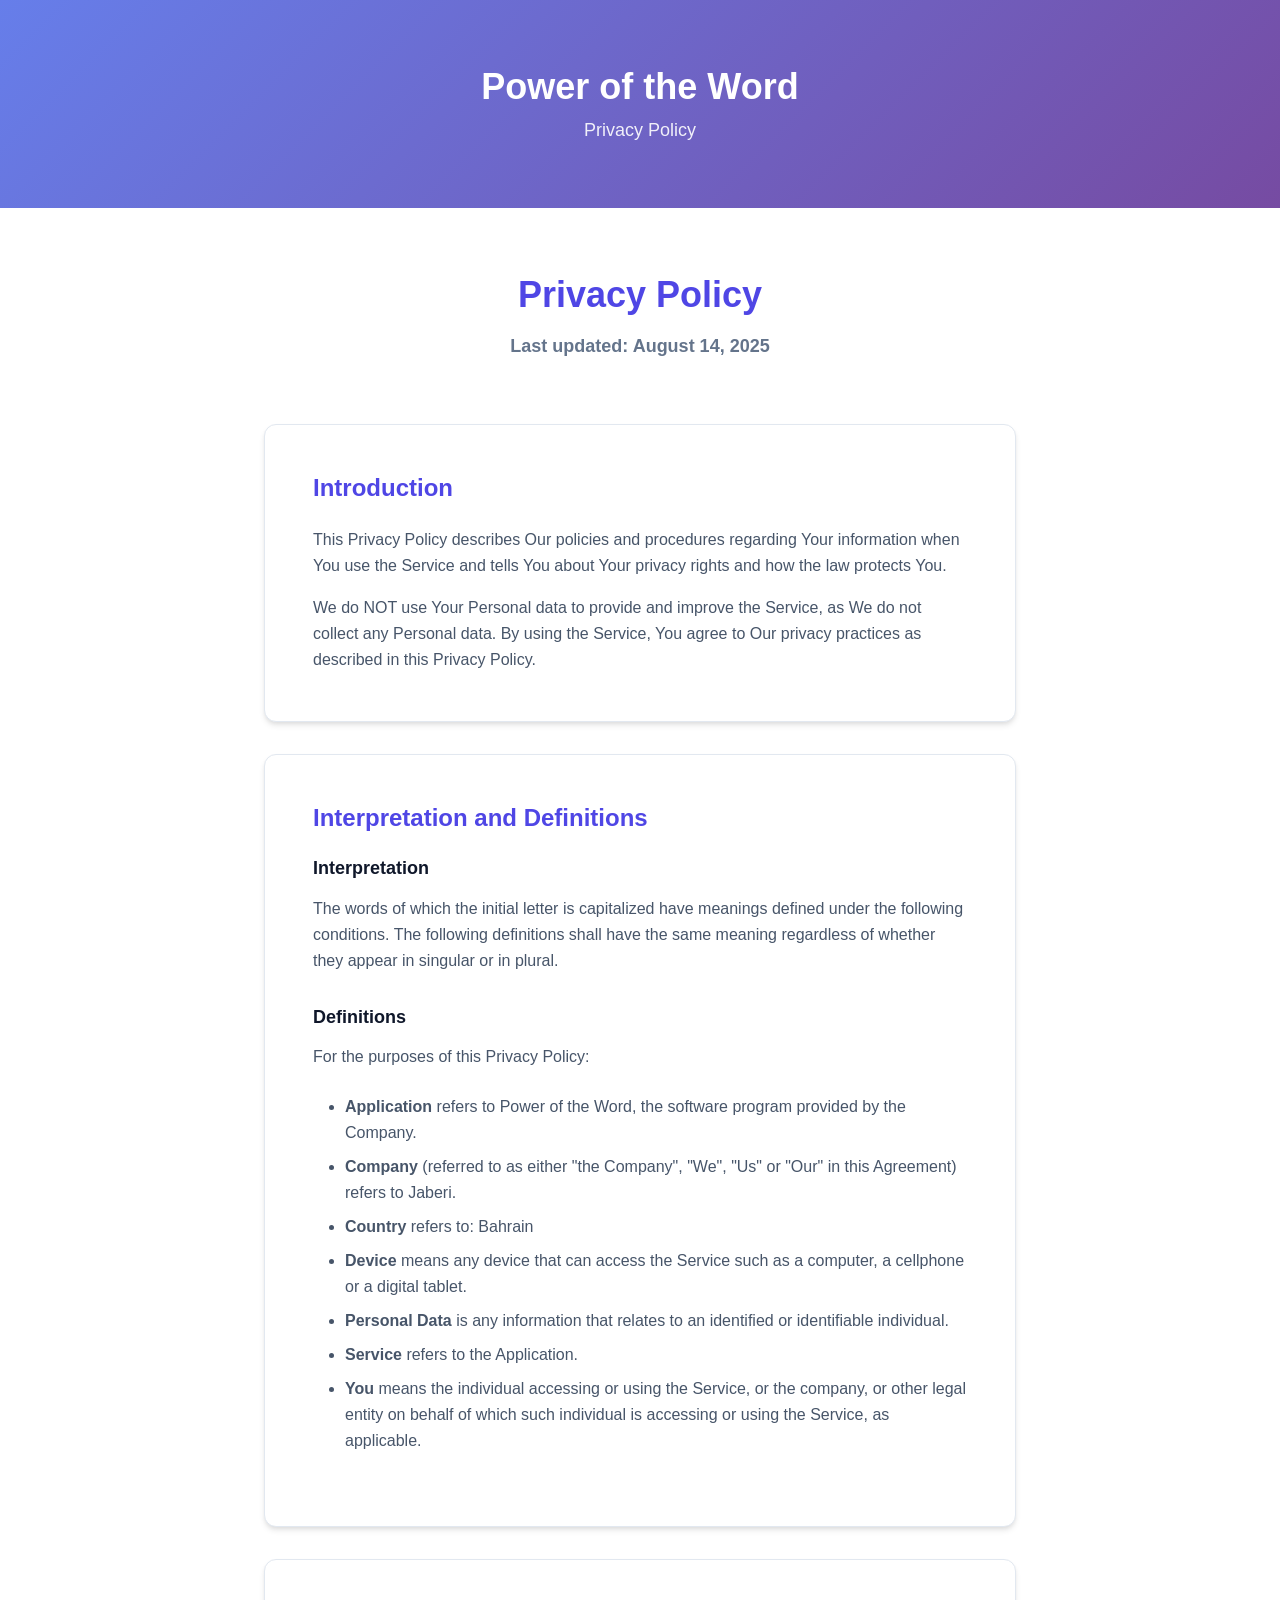
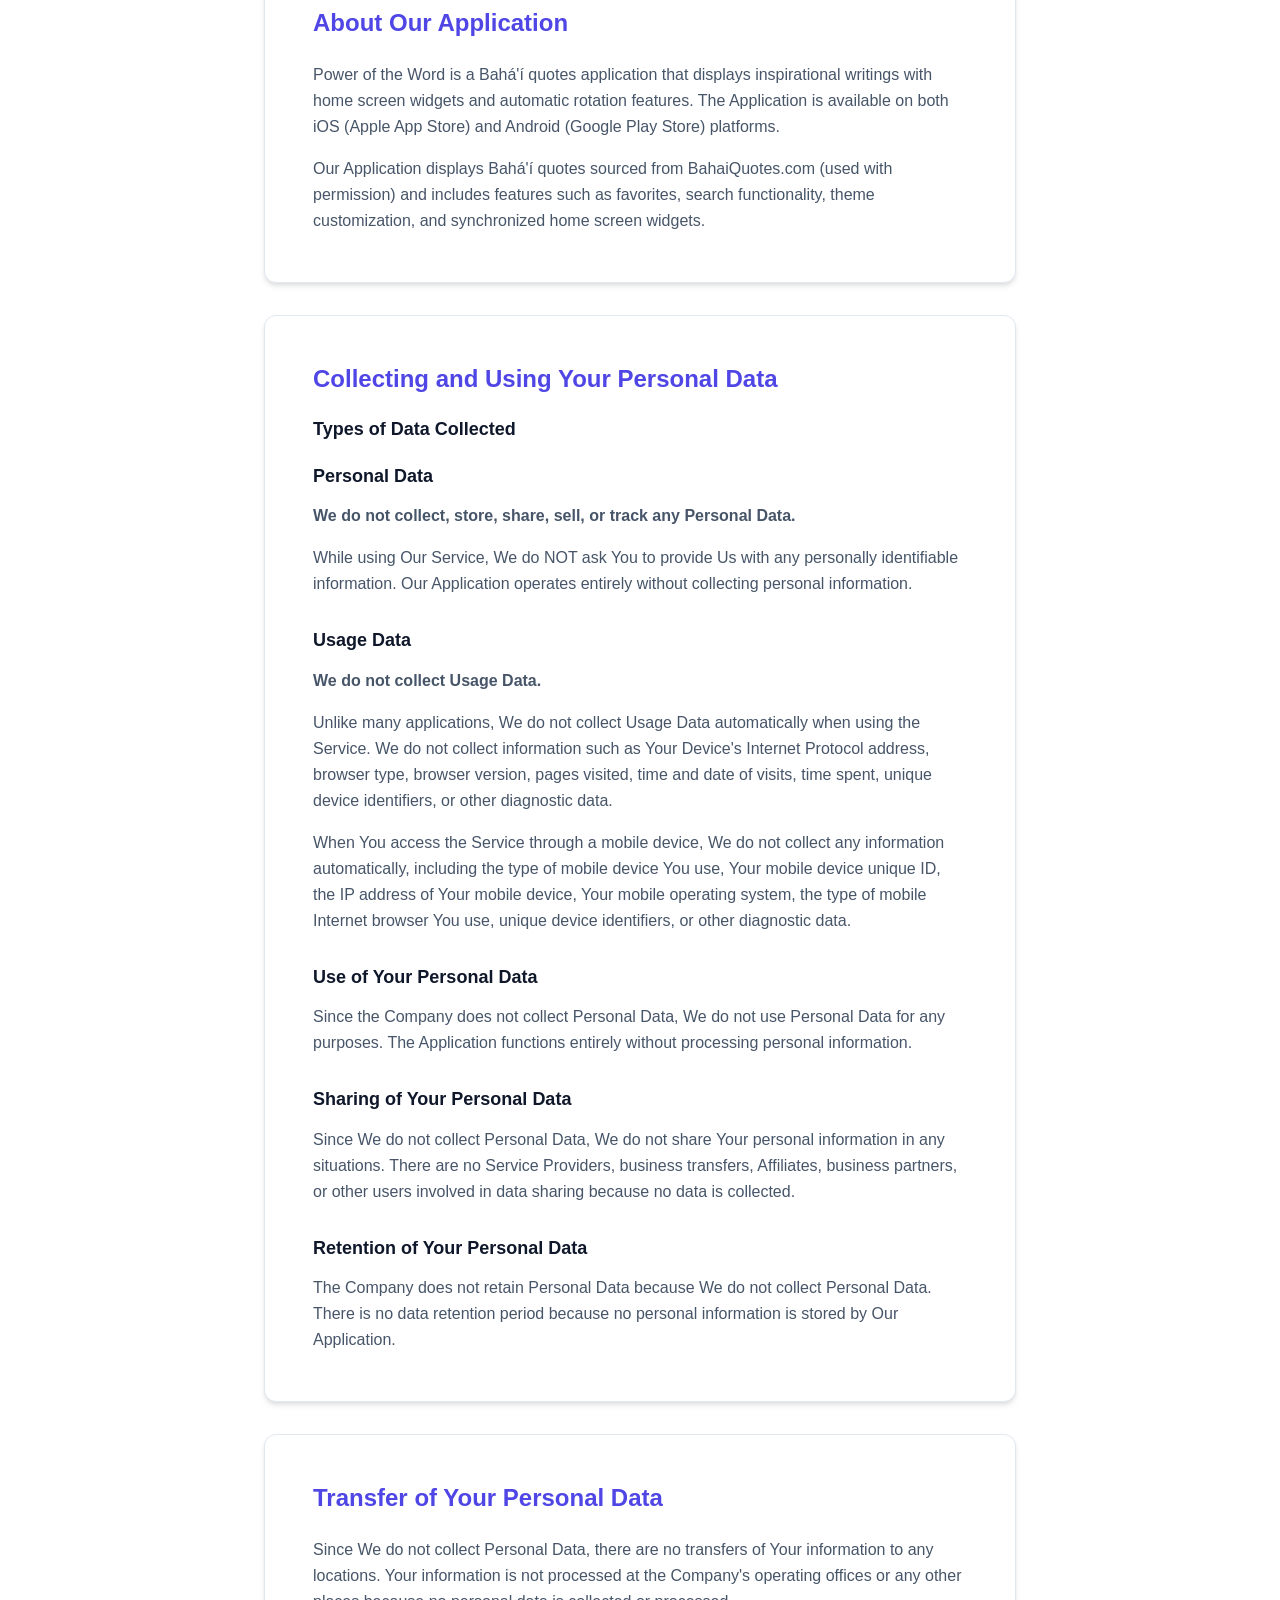
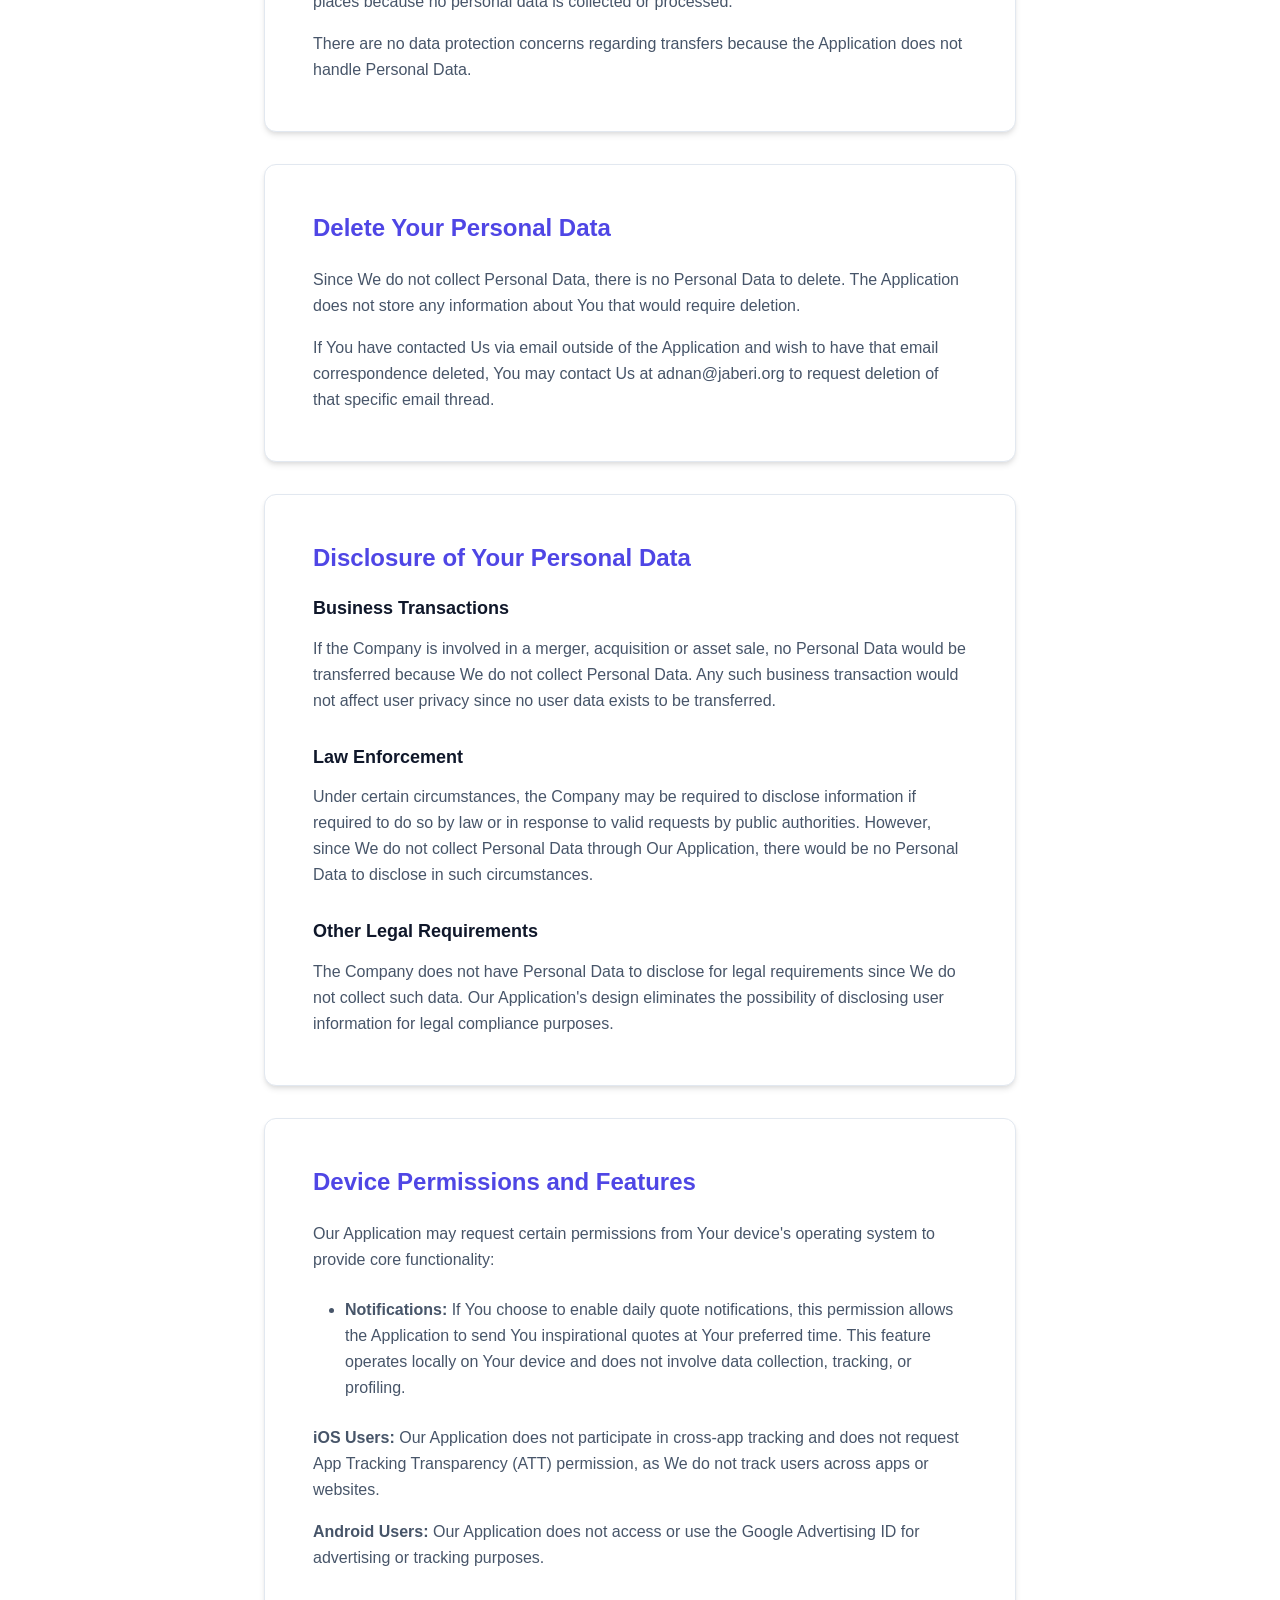
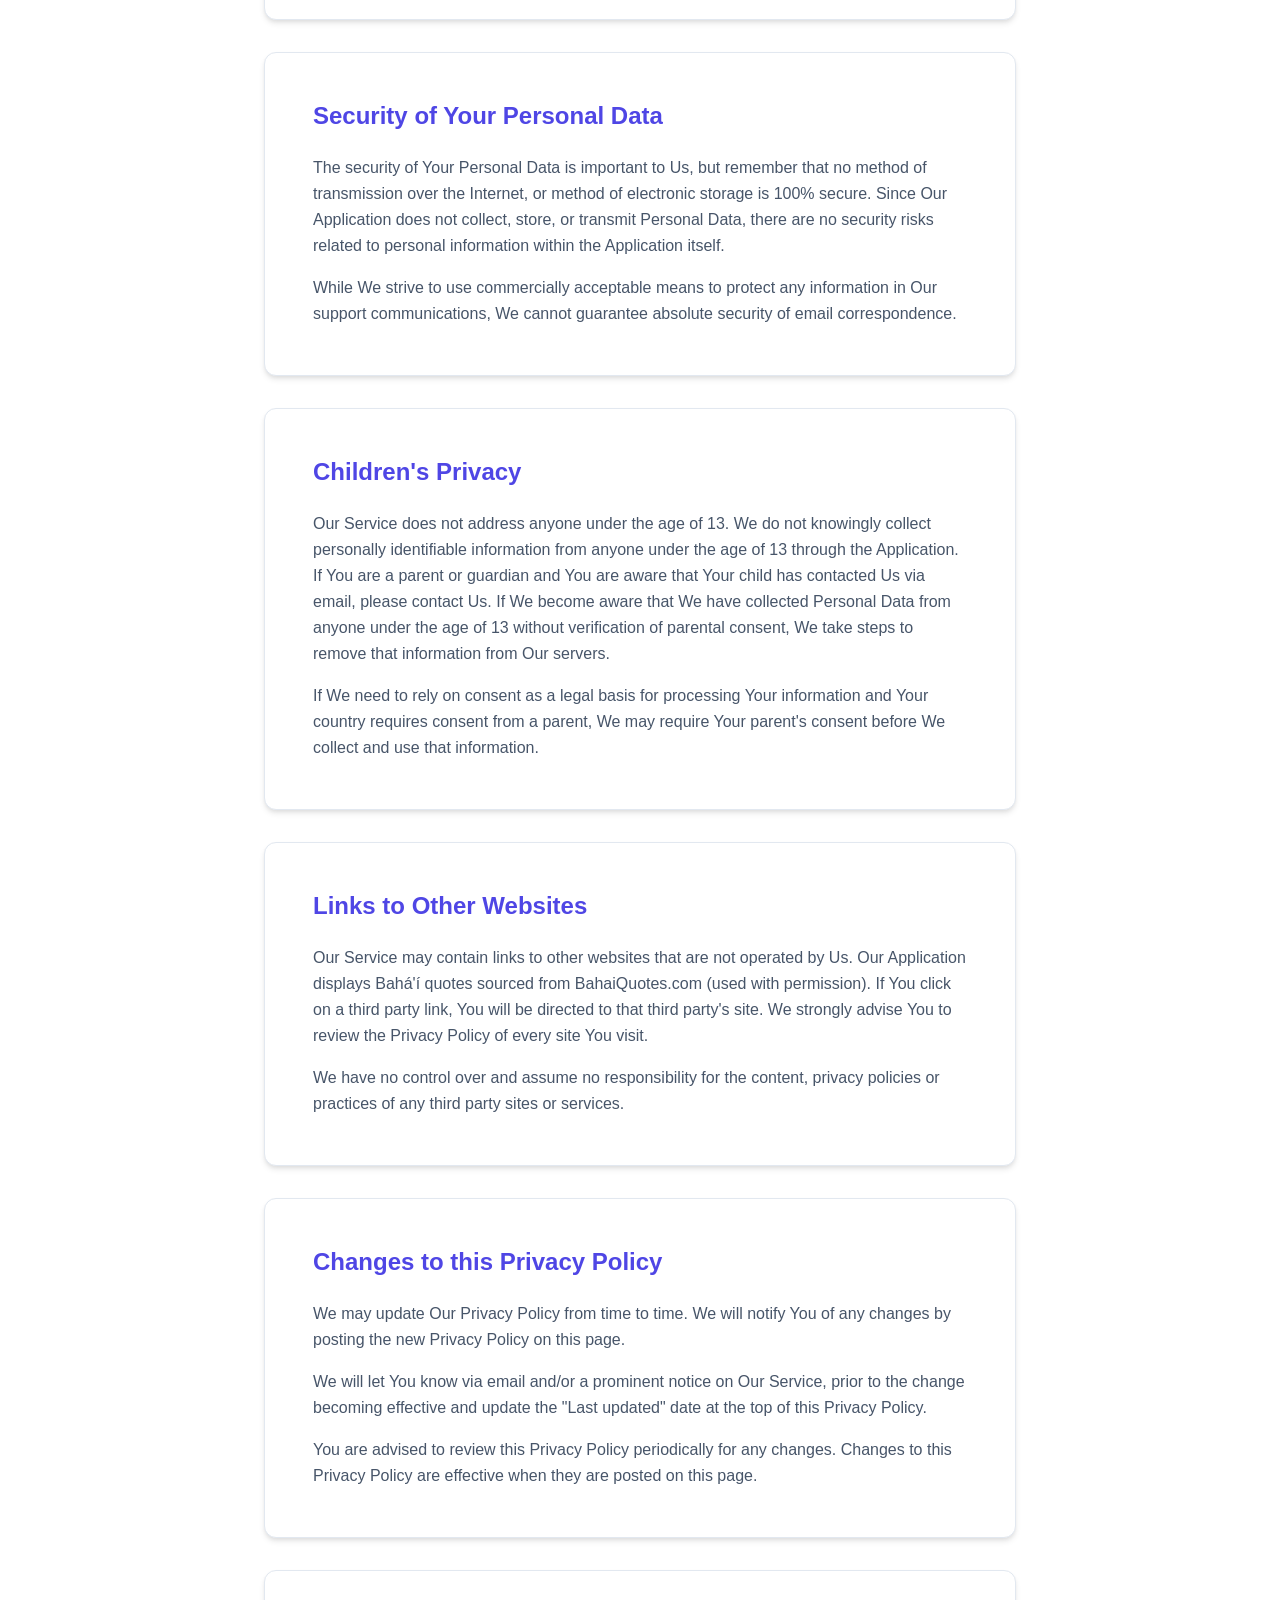
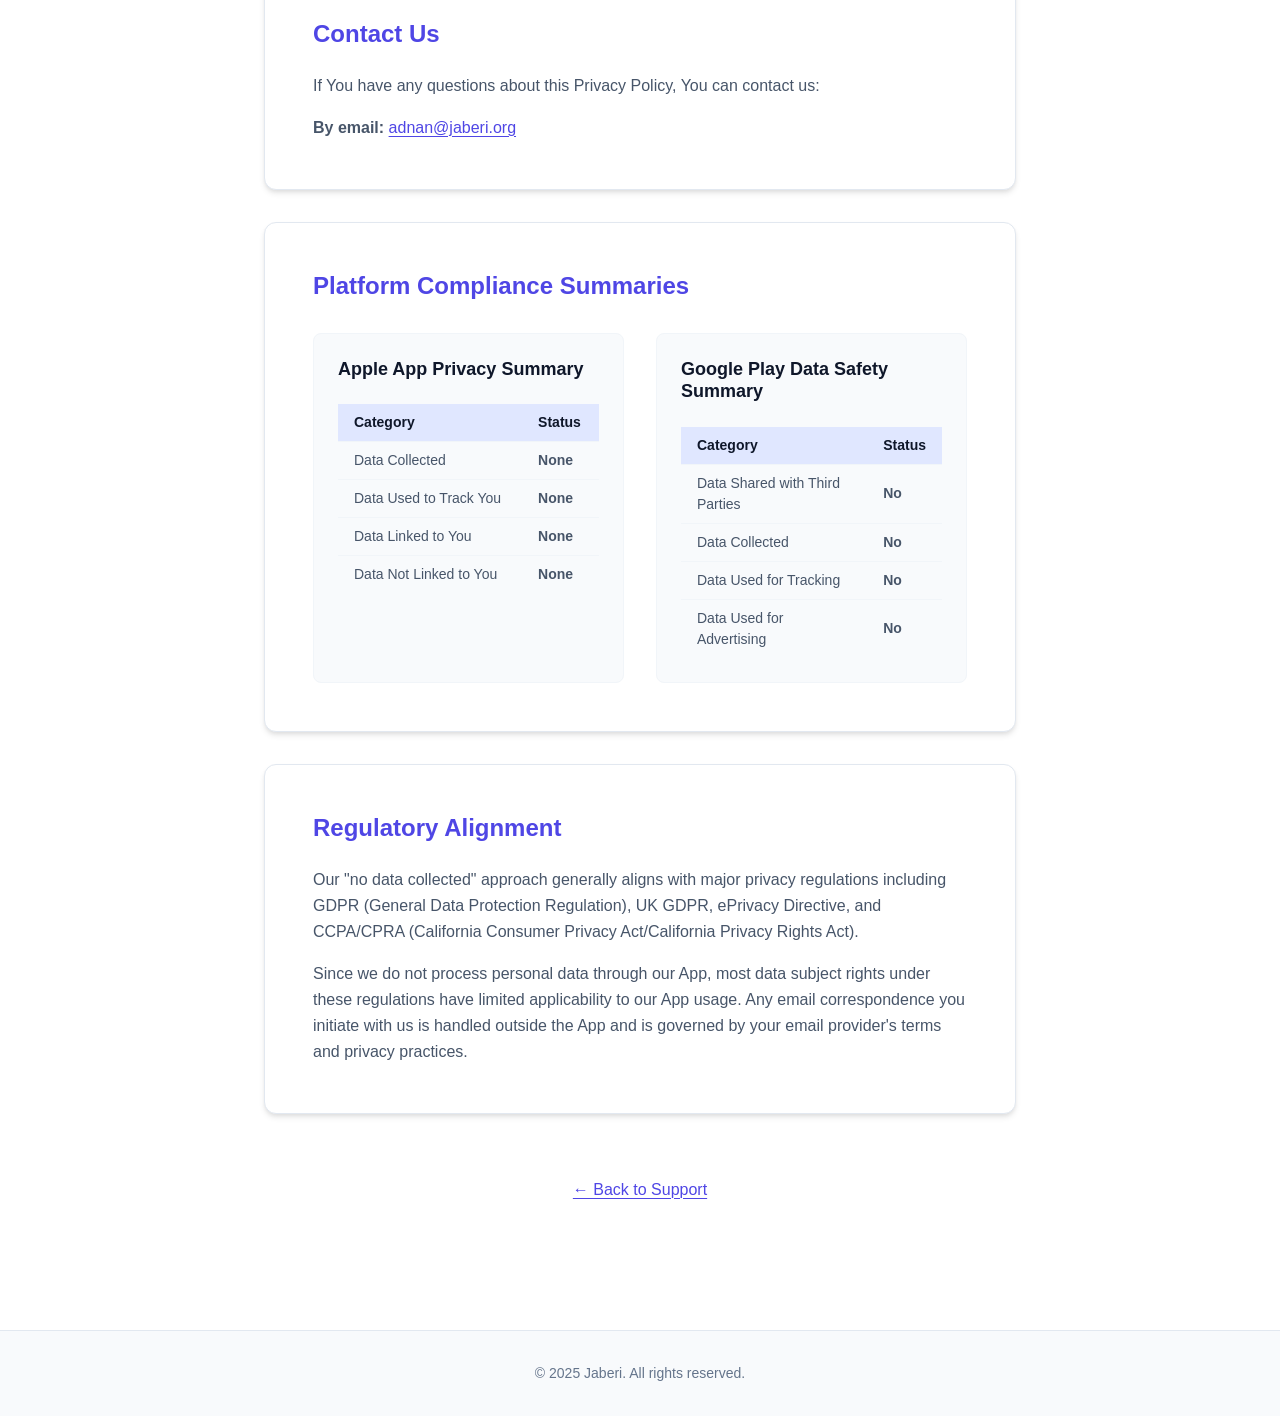
==== privacy.html @ a72a047a "Initial commit" ====
<!DOCTYPE html>
<html lang="en">
<head>
    <meta charset="UTF-8">
    <meta name="viewport" content="width=device-width, initial-scale=1.0">
    <title>Power of the Word – Privacy Policy</title>
    <meta name="description" content="Privacy Policy for Power of the Word app. Learn how we protect your privacy and handle your data in our Bahá'í quotes application on iOS and Android platforms.">
    
    <!-- Open Graph tags -->
    <meta property="og:title" content="Power of the Word – Privacy Policy">
    <meta property="og:description" content="Privacy Policy for Power of the Word app. Learn how we protect your privacy and handle your data in our Bahá'í quotes application on iOS and Android platforms.">
    <meta property="og:type" content="website">
    <meta property="og:url" content="https://thejaberi.github.io/privacy.html">
    
    <link rel="stylesheet" href="./css/styles.css">
</head>
<body>
    <a href="#main-content" class="skip-link">Skip to main content</a>
    
    <header class="header">
        <div class="container">
            <h1 class="header__title">Power of the Word</h1>
            <p class="header__tagline">Privacy Policy</p>
        </div>
    </header>

    <main id="main-content" class="main">
        <div class="container">
            <div class="privacy-header">
                <h1>Privacy Policy</h1>
                <p class="last-updated"><strong>Last updated: August 14, 2025</strong></p>
            </div>

            <section class="card" aria-labelledby="intro-heading">
                <h2 id="intro-heading" class="card__title">Introduction</h2>
                <p class="card__text">
                    This Privacy Policy describes Our policies and procedures regarding Your information when You use the Service and tells You about Your privacy rights and how the law protects You.
                </p>
                <p class="card__text">
                    We do NOT use Your Personal data to provide and improve the Service, as We do not collect any Personal data. By using the Service, You agree to Our privacy practices as described in this Privacy Policy.
                </p>
            </section>

            <section class="card" aria-labelledby="definitions-heading">
                <h2 id="definitions-heading" class="card__title">Interpretation and Definitions</h2>
                <h3 class="card__subtitle">Interpretation</h3>
                <p class="card__text">
                    The words of which the initial letter is capitalized have meanings defined under the following conditions. The following definitions shall have the same meaning regardless of whether they appear in singular or in plural.
                </p>
                
                <h3 class="card__subtitle">Definitions</h3>
                <p class="card__text">For the purposes of this Privacy Policy:</p>
                <ul class="privacy-list">
                    <li><strong>Application</strong> refers to Power of the Word, the software program provided by the Company.</li>
                    <li><strong>Company</strong> (referred to as either "the Company", "We", "Us" or "Our" in this Agreement) refers to Jaberi.</li>
                    <li><strong>Country</strong> refers to: Bahrain</li>
                    <li><strong>Device</strong> means any device that can access the Service such as a computer, a cellphone or a digital tablet.</li>
                    <li><strong>Personal Data</strong> is any information that relates to an identified or identifiable individual.</li>
                    <li><strong>Service</strong> refers to the Application.</li>
                    <li><strong>You</strong> means the individual accessing or using the Service, or the company, or other legal entity on behalf of which such individual is accessing or using the Service, as applicable.</li>
                </ul>
            </section>

            <section class="card" aria-labelledby="overview-heading">
                <h2 id="overview-heading" class="card__title">About Our Application</h2>
                <p class="card__text">
                    Power of the Word is a Bahá'í quotes application that displays inspirational writings with home screen widgets and automatic rotation features. The Application is available on both iOS (Apple App Store) and Android (Google Play Store) platforms.
                </p>
                <p class="card__text">
                    Our Application displays Bahá'í quotes sourced from BahaiQuotes.com (used with permission) and includes features such as favorites, search functionality, theme customization, and synchronized home screen widgets.
                </p>
            </section>

            <section class="card" aria-labelledby="collection-heading">
                <h2 id="collection-heading" class="card__title">Collecting and Using Your Personal Data</h2>
                
                <h3 class="card__subtitle">Types of Data Collected</h3>
                <h4 class="card__subtitle">Personal Data</h4>
                <p class="card__text">
                    <strong>We do not collect, store, share, sell, or track any Personal Data.</strong>
                </p>
                <p class="card__text">
                    While using Our Service, We do NOT ask You to provide Us with any personally identifiable information. Our Application operates entirely without collecting personal information.
                </p>
                
                <h4 class="card__subtitle">Usage Data</h4>
                <p class="card__text">
                    <strong>We do not collect Usage Data.</strong>
                </p>
                <p class="card__text">
                    Unlike many applications, We do not collect Usage Data automatically when using the Service. We do not collect information such as Your Device's Internet Protocol address, browser type, browser version, pages visited, time and date of visits, time spent, unique device identifiers, or other diagnostic data.
                </p>
                <p class="card__text">
                    When You access the Service through a mobile device, We do not collect any information automatically, including the type of mobile device You use, Your mobile device unique ID, the IP address of Your mobile device, Your mobile operating system, the type of mobile Internet browser You use, unique device identifiers, or other diagnostic data.
                </p>
                
                <h3 class="card__subtitle">Use of Your Personal Data</h3>
                <p class="card__text">
                    Since the Company does not collect Personal Data, We do not use Personal Data for any purposes. The Application functions entirely without processing personal information.
                </p>
                
                <h3 class="card__subtitle">Sharing of Your Personal Data</h3>
                <p class="card__text">
                    Since We do not collect Personal Data, We do not share Your personal information in any situations. There are no Service Providers, business transfers, Affiliates, business partners, or other users involved in data sharing because no data is collected.
                </p>
                
                <h3 class="card__subtitle">Retention of Your Personal Data</h3>
                <p class="card__text">
                    The Company does not retain Personal Data because We do not collect Personal Data. There is no data retention period because no personal information is stored by Our Application.
                </p>
            </section>

            <section class="card" aria-labelledby="transfer-heading">
                <h2 id="transfer-heading" class="card__title">Transfer of Your Personal Data</h2>
                <p class="card__text">
                    Since We do not collect Personal Data, there are no transfers of Your information to any locations. Your information is not processed at the Company's operating offices or any other places because no personal data is collected or processed.
                </p>
                <p class="card__text">
                    There are no data protection concerns regarding transfers because the Application does not handle Personal Data.
                </p>
            </section>

            <section class="card" aria-labelledby="delete-heading">
                <h2 id="delete-heading" class="card__title">Delete Your Personal Data</h2>
                <p class="card__text">
                    Since We do not collect Personal Data, there is no Personal Data to delete. The Application does not store any information about You that would require deletion.
                </p>
                <p class="card__text">
                    If You have contacted Us via email outside of the Application and wish to have that email correspondence deleted, You may contact Us at adnan@jaberi.org to request deletion of that specific email thread.
                </p>
            </section>

            <section class="card" aria-labelledby="disclosure-heading">
                <h2 id="disclosure-heading" class="card__title">Disclosure of Your Personal Data</h2>
                
                <h3 class="card__subtitle">Business Transactions</h3>
                <p class="card__text">
                    If the Company is involved in a merger, acquisition or asset sale, no Personal Data would be transferred because We do not collect Personal Data. Any such business transaction would not affect user privacy since no user data exists to be transferred.
                </p>
                
                <h3 class="card__subtitle">Law Enforcement</h3>
                <p class="card__text">
                    Under certain circumstances, the Company may be required to disclose information if required to do so by law or in response to valid requests by public authorities. However, since We do not collect Personal Data through Our Application, there would be no Personal Data to disclose in such circumstances.
                </p>
                
                <h3 class="card__subtitle">Other Legal Requirements</h3>
                <p class="card__text">
                    The Company does not have Personal Data to disclose for legal requirements since We do not collect such data. Our Application's design eliminates the possibility of disclosing user information for legal compliance purposes.
                </p>
            </section>

            <section class="card" aria-labelledby="permissions-heading">
                <h2 id="permissions-heading" class="card__title">Device Permissions and Features</h2>
                <p class="card__text">
                    Our Application may request certain permissions from Your device's operating system to provide core functionality:
                </p>
                <ul class="privacy-list">
                    <li><strong>Notifications:</strong> If You choose to enable daily quote notifications, this permission allows the Application to send You inspirational quotes at Your preferred time. This feature operates locally on Your device and does not involve data collection, tracking, or profiling.</li>
                </ul>
                <p class="card__text">
                    <strong>iOS Users:</strong> Our Application does not participate in cross-app tracking and does not request App Tracking Transparency (ATT) permission, as We do not track users across apps or websites.
                </p>
                <p class="card__text">
                    <strong>Android Users:</strong> Our Application does not access or use the Google Advertising ID for advertising or tracking purposes.
                </p>
            </section>

            <section class="card" aria-labelledby="security-heading">
                <h2 id="security-heading" class="card__title">Security of Your Personal Data</h2>
                <p class="card__text">
                    The security of Your Personal Data is important to Us, but remember that no method of transmission over the Internet, or method of electronic storage is 100% secure. Since Our Application does not collect, store, or transmit Personal Data, there are no security risks related to personal information within the Application itself.
                </p>
                <p class="card__text">
                    While We strive to use commercially acceptable means to protect any information in Our support communications, We cannot guarantee absolute security of email correspondence.
                </p>
            </section>

            <section class="card" aria-labelledby="children-heading">
                <h2 id="children-heading" class="card__title">Children's Privacy</h2>
                <p class="card__text">
                    Our Service does not address anyone under the age of 13. We do not knowingly collect personally identifiable information from anyone under the age of 13 through the Application. If You are a parent or guardian and You are aware that Your child has contacted Us via email, please contact Us. If We become aware that We have collected Personal Data from anyone under the age of 13 without verification of parental consent, We take steps to remove that information from Our servers.
                </p>
                <p class="card__text">
                    If We need to rely on consent as a legal basis for processing Your information and Your country requires consent from a parent, We may require Your parent's consent before We collect and use that information.
                </p>
            </section>

            <section class="card" aria-labelledby="third-party-heading">
                <h2 id="third-party-heading" class="card__title">Links to Other Websites</h2>
                <p class="card__text">
                    Our Service may contain links to other websites that are not operated by Us. Our Application displays Bahá'í quotes sourced from BahaiQuotes.com (used with permission). If You click on a third party link, You will be directed to that third party's site. We strongly advise You to review the Privacy Policy of every site You visit.
                </p>
                <p class="card__text">
                    We have no control over and assume no responsibility for the content, privacy policies or practices of any third party sites or services.
                </p>
            </section>

            <section class="card" aria-labelledby="changes-heading">
                <h2 id="changes-heading" class="card__title">Changes to this Privacy Policy</h2>
                <p class="card__text">
                    We may update Our Privacy Policy from time to time. We will notify You of any changes by posting the new Privacy Policy on this page.
                </p>
                <p class="card__text">
                    We will let You know via email and/or a prominent notice on Our Service, prior to the change becoming effective and update the "Last updated" date at the top of this Privacy Policy.
                </p>
                <p class="card__text">
                    You are advised to review this Privacy Policy periodically for any changes. Changes to this Privacy Policy are effective when they are posted on this page.
                </p>
            </section>

            <section class="card" aria-labelledby="contact-heading">
                <h2 id="contact-heading" class="card__title">Contact Us</h2>
                <p class="card__text">
                    If You have any questions about this Privacy Policy, You can contact us:
                </p>
                <p class="card__text">
                    <strong>By email:</strong> <a href="mailto:adnan@jaberi.org?subject=Power%20of%20the%20Word%20–%20Privacy%20Policy%20Question" class="link">adnan@jaberi.org</a>
                </p>
            </section>

            <section class="card" aria-labelledby="compliance-heading">
                <h2 id="compliance-heading" class="card__title">Platform Compliance Summaries</h2>
                
                <div class="compliance-grid">
                    <div class="compliance-section">
                        <h3 class="compliance-title">Apple App Privacy Summary</h3>
                        <table class="compliance-table">
                            <thead>
                                <tr>
                                    <th>Category</th>
                                    <th>Status</th>
                                </tr>
                            </thead>
                            <tbody>
                                <tr>
                                    <td>Data Collected</td>
                                    <td><strong>None</strong></td>
                                </tr>
                                <tr>
                                    <td>Data Used to Track You</td>
                                    <td><strong>None</strong></td>
                                </tr>
                                <tr>
                                    <td>Data Linked to You</td>
                                    <td><strong>None</strong></td>
                                </tr>
                                <tr>
                                    <td>Data Not Linked to You</td>
                                    <td><strong>None</strong></td>
                                </tr>
                            </tbody>
                        </table>
                    </div>

                    <div class="compliance-section">
                        <h3 class="compliance-title">Google Play Data Safety Summary</h3>
                        <table class="compliance-table">
                            <thead>
                                <tr>
                                    <th>Category</th>
                                    <th>Status</th>
                                </tr>
                            </thead>
                            <tbody>
                                <tr>
                                    <td>Data Shared with Third Parties</td>
                                    <td><strong>No</strong></td>
                                </tr>
                                <tr>
                                    <td>Data Collected</td>
                                    <td><strong>No</strong></td>
                                </tr>
                                <tr>
                                    <td>Data Used for Tracking</td>
                                    <td><strong>No</strong></td>
                                </tr>
                                <tr>
                                    <td>Data Used for Advertising</td>
                                    <td><strong>No</strong></td>
                                </tr>
                            </tbody>
                        </table>
                    </div>
                </div>
            </section>

            <section class="card" aria-labelledby="regulatory-heading">
                <h2 id="regulatory-heading" class="card__title">Regulatory Alignment</h2>
                <p class="card__text">
                    Our "no data collected" approach generally aligns with major privacy regulations including GDPR (General Data Protection Regulation), UK GDPR, ePrivacy Directive, and CCPA/CPRA (California Consumer Privacy Act/California Privacy Rights Act).
                </p>
                <p class="card__text">
                    Since we do not process personal data through our App, most data subject rights under these regulations have limited applicability to our App usage. Any email correspondence you initiate with us is handled outside the App and is governed by your email provider's terms and privacy practices.
                </p>
            </section>

            <div class="back-link">
                <a href="./index.html" class="link">&larr; Back to Support</a>
            </div>
        </div>
    </main>

    <footer class="footer">
        <div class="container">
            <p class="footer__text">&copy; 2025 Jaberi. All rights reserved.</p>
        </div>
    </footer>
</body>
</html>
---- css/styles.css ----
/* ===================================
   CSS Custom Properties (Variables)
   =================================== */
:root {
  /* Colors - Light Mode */
  --color-primary: #4f46e5;
  --color-primary-hover: #4338ca;
  --color-primary-light: #e0e7ff;
  --color-secondary: #0891b2;
  --color-secondary-hover: #0e7490;
  
  --color-background: #ffffff;
  --color-surface: #f8fafc;
  --color-surface-elevated: #ffffff;
  --color-border: #e2e8f0;
  --color-border-light: #f1f5f9;
  
  --color-text-primary: #0f172a;
  --color-text-secondary: #475569;
  --color-text-muted: #64748b;
  --color-text-inverse: #ffffff;
  
  --color-success: #059669;
  --color-warning: #d97706;
  --color-error: #dc2626;
  
  /* Spacing */
  --space-xs: 0.25rem;
  --space-sm: 0.5rem;
  --space-md: 1rem;
  --space-lg: 1.5rem;
  --space-xl: 2rem;
  --space-2xl: 3rem;
  --space-3xl: 4rem;
  
  /* Typography */
  --font-family-base: -apple-system, BlinkMacSystemFont, 'Segoe UI', Roboto, 'Helvetica Neue', Arial, sans-serif;
  --font-size-xs: 0.75rem;
  --font-size-sm: 0.875rem;
  --font-size-base: 1rem;
  --font-size-lg: 1.125rem;
  --font-size-xl: 1.25rem;
  --font-size-2xl: 1.5rem;
  --font-size-3xl: 1.875rem;
  --font-size-4xl: 2.25rem;
  
  --line-height-tight: 1.25;
  --line-height-base: 1.5;
  --line-height-relaxed: 1.625;
  
  --font-weight-normal: 400;
  --font-weight-medium: 500;
  --font-weight-semibold: 600;
  --font-weight-bold: 700;
  
  /* Layout */
  --container-max-width: 800px;
  --border-radius-sm: 0.375rem;
  --border-radius-md: 0.5rem;
  --border-radius-lg: 0.75rem;
  --border-radius-xl: 1rem;
  
  /* Shadows */
  --shadow-sm: 0 1px 2px 0 rgba(0, 0, 0, 0.05);
  --shadow-md: 0 4px 6px -1px rgba(0, 0, 0, 0.1), 0 2px 4px -1px rgba(0, 0, 0, 0.06);
  --shadow-lg: 0 10px 15px -3px rgba(0, 0, 0, 0.1), 0 4px 6px -2px rgba(0, 0, 0, 0.05);
  --shadow-xl: 0 20px 25px -5px rgba(0, 0, 0, 0.1), 0 10px 10px -5px rgba(0, 0, 0, 0.04);
  
  /* Transitions */
  --transition-fast: 150ms ease-in-out;
  --transition-base: 200ms ease-in-out;
  --transition-slow: 300ms ease-in-out;
  
  /* Header gradient */
  --gradient-primary: linear-gradient(135deg, #667eea 0%, #764ba2 100%);
  --gradient-overlay: linear-gradient(135deg, rgba(79, 70, 229, 0.9) 0%, rgba(139, 92, 246, 0.9) 100%);
}

/* Dark Mode */
@media (prefers-color-scheme: dark) {
  :root {
    --color-background: #0f172a;
    --color-surface: #1e293b;
    --color-surface-elevated: #334155;
    --color-border: #475569;
    --color-border-light: #334155;
    
    --color-text-primary: #f8fafc;
    --color-text-secondary: #cbd5e1;
    --color-text-muted: #94a3b8;
    --color-text-inverse: #0f172a;
    
    --color-primary-light: #312e81;
    
    --shadow-sm: 0 1px 2px 0 rgba(0, 0, 0, 0.3);
    --shadow-md: 0 4px 6px -1px rgba(0, 0, 0, 0.3), 0 2px 4px -1px rgba(0, 0, 0, 0.2);
    --shadow-lg: 0 10px 15px -3px rgba(0, 0, 0, 0.3), 0 4px 6px -2px rgba(0, 0, 0, 0.2);
    --shadow-xl: 0 20px 25px -5px rgba(0, 0, 0, 0.4), 0 10px 10px -5px rgba(0, 0, 0, 0.3);
  }
}

/* ===================================
   Reset and Base Styles
   =================================== */
*,
*::before,
*::after {
  box-sizing: border-box;
}

* {
  margin: 0;
  padding: 0;
}

html {
  font-size: 100%;
  scroll-behavior: smooth;
}

body {
  font-family: var(--font-family-base);
  font-size: var(--font-size-base);
  line-height: var(--line-height-base);
  color: var(--color-text-primary);
  background-color: var(--color-background);
  -webkit-font-smoothing: antialiased;
  -moz-osx-font-smoothing: grayscale;
}

/* ===================================
   Typography
   =================================== */
h1, h2, h3, h4, h5, h6 {
  font-weight: var(--font-weight-bold);
  line-height: var(--line-height-tight);
  margin-bottom: var(--space-md);
}

h1 {
  font-size: var(--font-size-3xl);
}

h2 {
  font-size: var(--font-size-2xl);
}

h3 {
  font-size: var(--font-size-xl);
}

p {
  margin-bottom: var(--space-md);
}

p:last-child {
  margin-bottom: 0;
}

/* ===================================
   Skip Link (Accessibility)
   =================================== */
.skip-link {
  position: absolute;
  top: -40px;
  left: 6px;
  background: var(--color-primary);
  color: var(--color-text-inverse);
  padding: var(--space-sm) var(--space-md);
  text-decoration: none;
  border-radius: var(--border-radius-sm);
  font-weight: var(--font-weight-medium);
  z-index: 1000;
  transition: top var(--transition-fast);
}

.skip-link:focus {
  top: 6px;
}

/* ===================================
   Layout Components
   =================================== */
.container {
  max-width: var(--container-max-width);
  margin: 0 auto;
  padding: 0 var(--space-lg);
}

@media (max-width: 640px) {
  .container {
    padding: 0 var(--space-md);
  }
}

/* ===================================
   Header
   =================================== */
.header {
  background: var(--gradient-primary);
  color: var(--color-text-inverse);
  padding: var(--space-3xl) 0;
  position: relative;
  overflow: hidden;
}

.header::before {
  content: '';
  position: absolute;
  top: 0;
  left: -100%;
  width: 100%;
  height: 100%;
  background: linear-gradient(90deg, transparent, rgba(255, 255, 255, 0.1), transparent);
  animation: shimmer 3s infinite;
}

@keyframes shimmer {
  0% { left: -100%; }
  100% { left: 100%; }
}

@media (prefers-reduced-motion: reduce) {
  .header::before {
    animation: none;
  }
}

.header__title {
  font-size: var(--font-size-4xl);
  font-weight: var(--font-weight-bold);
  margin-bottom: var(--space-sm);
  text-align: center;
}

.header__tagline {
  font-size: var(--font-size-lg);
  font-weight: var(--font-weight-normal);
  text-align: center;
  opacity: 0.9;
  margin-bottom: 0;
}

@media (max-width: 640px) {
  .header {
    padding: var(--space-2xl) 0;
  }
  
  .header__title {
    font-size: var(--font-size-3xl);
  }
  
  .header__tagline {
    font-size: var(--font-size-base);
  }
}

/* ===================================
   Main Content
   =================================== */
.main {
  padding: var(--space-3xl) 0;
  min-height: 60vh;
}

@media (max-width: 640px) {
  .main {
    padding: var(--space-2xl) 0;
  }
}

/* ===================================
   Card Component
   =================================== */
.card {
  background: var(--color-surface-elevated);
  border: 1px solid var(--color-border);
  border-radius: var(--border-radius-lg);
  padding: var(--space-2xl);
  margin-bottom: var(--space-xl);
  box-shadow: var(--shadow-md);
  transition: all var(--transition-base);
}

.card:hover {
  box-shadow: var(--shadow-lg);
  transform: translateY(-2px);
}

.card:last-child {
  margin-bottom: 0;
}

.card__title {
  color: var(--color-primary);
  margin-bottom: var(--space-lg);
  font-weight: var(--font-weight-semibold);
}

.card__text {
  color: var(--color-text-secondary);
  line-height: var(--line-height-relaxed);
}

.card__note {
  font-size: var(--font-size-sm);
  color: var(--color-text-muted);
  margin-top: var(--space-md);
  margin-bottom: 0;
}

.card__subtitle {
  font-size: var(--font-size-lg);
  font-weight: var(--font-weight-semibold);
  color: var(--color-text-primary);
  margin-top: var(--space-xl);
  margin-bottom: var(--space-md);
}

.card__subtitle:first-of-type {
  margin-top: var(--space-lg);
}

@media (max-width: 640px) {
  .card {
    padding: var(--space-xl);
    margin-bottom: var(--space-lg);
  }
}

/* ===================================
   Buttons
   =================================== */
.button {
  display: inline-flex;
  align-items: center;
  justify-content: center;
  padding: var(--space-md) var(--space-xl);
  font-size: var(--font-size-base);
  font-weight: var(--font-weight-medium);
  text-decoration: none;
  border: none;
  border-radius: var(--border-radius-md);
  cursor: pointer;
  transition: all var(--transition-base);
  min-height: 44px; /* Accessibility: minimum tap target */
  min-width: 44px;
}

.button--primary {
  background: var(--color-primary);
  color: var(--color-text-inverse);
}

.button--primary:hover {
  background: var(--color-primary-hover);
  transform: translateY(-1px);
  box-shadow: var(--shadow-lg);
}

.button:focus-visible {
  outline: 2px solid var(--color-primary);
  outline-offset: 2px;
}

/* ===================================
   Links
   =================================== */
.link {
  color: var(--color-primary);
  text-decoration: underline;
  text-underline-offset: 0.2em;
  text-decoration-thickness: 1px;
  transition: all var(--transition-fast);
}

.link:hover {
  color: var(--color-primary-hover);
  text-decoration-thickness: 2px;
}

.link:focus-visible {
  outline: 2px solid var(--color-primary);
  outline-offset: 2px;
  border-radius: var(--border-radius-sm);
}

/* ===================================
   Lists
   =================================== */
.checklist {
  list-style: none;
  margin: var(--space-lg) 0;
}

.checklist__item {
  position: relative;
  padding-left: var(--space-xl);
  margin-bottom: var(--space-md);
  color: var(--color-text-secondary);
  line-height: var(--line-height-relaxed);
}

.checklist__item::before {
  content: '✓';
  position: absolute;
  left: 0;
  top: 0;
  color: var(--color-success);
  font-weight: var(--font-weight-bold);
}

.privacy-list {
  margin: var(--space-lg) 0;
  padding-left: var(--space-xl);
}

.privacy-list li {
  margin-bottom: var(--space-sm);
  color: var(--color-text-secondary);
  line-height: var(--line-height-relaxed);
}

/* ===================================
   Help Grid
   =================================== */
.help-grid {
  display: grid;
  gap: var(--space-xl);
  margin-top: var(--space-xl);
}

@media (min-width: 768px) {
  .help-grid {
    grid-template-columns: repeat(2, 1fr);
  }
}

.help-item {
  padding: var(--space-lg);
  background: var(--color-surface);
  border: 1px solid var(--color-border-light);
  border-radius: var(--border-radius-md);
  transition: all var(--transition-base);
}

.help-item:hover {
  border-color: var(--color-border);
  box-shadow: var(--shadow-sm);
}

.help-item__title {
  font-size: var(--font-size-lg);
  font-weight: var(--font-weight-semibold);
  color: var(--color-text-primary);
  margin-bottom: var(--space-sm);
}

.help-item__text {
  font-size: var(--font-size-sm);
  color: var(--color-text-secondary);
  line-height: var(--line-height-relaxed);
  margin-bottom: 0;
}

/* ===================================
   Privacy Page Specific
   =================================== */
.privacy-header {
  text-align: center;
  margin-bottom: var(--space-3xl);
}

.privacy-header h1 {
  font-size: var(--font-size-4xl);
  color: var(--color-primary);
  margin-bottom: var(--space-md);
}

.last-updated {
  font-size: var(--font-size-lg);
  color: var(--color-text-muted);
  margin-bottom: 0;
}

.compliance-grid {
  display: grid;
  gap: var(--space-xl);
  margin-top: var(--space-xl);
}

@media (min-width: 768px) {
  .compliance-grid {
    grid-template-columns: repeat(2, 1fr);
  }
}

.compliance-section {
  background: var(--color-surface);
  padding: var(--space-lg);
  border-radius: var(--border-radius-md);
  border: 1px solid var(--color-border-light);
}

.compliance-title {
  font-size: var(--font-size-lg);
  font-weight: var(--font-weight-semibold);
  color: var(--color-text-primary);
  margin-bottom: var(--space-lg);
}

.compliance-table {
  width: 100%;
  border-collapse: collapse;
  font-size: var(--font-size-sm);
}

.compliance-table th,
.compliance-table td {
  padding: var(--space-sm) var(--space-md);
  text-align: left;
  border-bottom: 1px solid var(--color-border-light);
}

.compliance-table th {
  font-weight: var(--font-weight-semibold);
  color: var(--color-text-primary);
  background: var(--color-primary-light);
}

.compliance-table td {
  color: var(--color-text-secondary);
}

.compliance-table tbody tr:last-child th,
.compliance-table tbody tr:last-child td {
  border-bottom: none;
}

.back-link {
  margin-top: var(--space-3xl);
  text-align: center;
}

@media (max-width: 640px) {
  .privacy-header h1 {
    font-size: var(--font-size-3xl);
  }
  
  .compliance-table {
    font-size: var(--font-size-xs);
  }
  
  .compliance-table th,
  .compliance-table td {
    padding: var(--space-xs) var(--space-sm);
  }
}

/* ===================================
   Footer
   =================================== */
.footer {
  background: var(--color-surface);
  border-top: 1px solid var(--color-border);
  padding: var(--space-xl) 0;
  margin-top: var(--space-3xl);
}

.footer__text {
  text-align: center;
  color: var(--color-text-muted);
  font-size: var(--font-size-sm);
  margin-bottom: 0;
}

/* ===================================
   Print Styles
   =================================== */
@media print {
  :root {
    --color-background: #ffffff;
    --color-surface: #ffffff;
    --color-surface-elevated: #ffffff;
    --color-text-primary: #000000;
    --color-text-secondary: #333333;
    --color-text-muted: #666666;
    --color-primary: #000000;
    --shadow-sm: none;
    --shadow-md: none;
    --shadow-lg: none;
    --shadow-xl: none;
  }
  
  body {
    font-size: 12pt;
    line-height: 1.4;
  }
  
  .header {
    background: none !important;
    color: var(--color-text-primary) !important;
    padding: var(--space-lg) 0;
  }
  
  .header::before {
    display: none;
  }
  
  .card {
    box-shadow: none;
    border: 1px solid #cccccc;
    margin-bottom: var(--space-lg);
    break-inside: avoid;
  }
  
  .button {
    border: 1px solid #000000;
    background: none !important;
    color: #000000 !important;
  }
  
  .link::after {
    content: " (" attr(href) ")";
    font-size: 0.8em;
    color: #666666;
  }
  
  .skip-link {
    display: none;
  }
  
  .help-grid,
  .compliance-grid {
    grid-template-columns: 1fr;
  }
  
  .footer {
    border-top: 1px solid #cccccc;
    margin-top: var(--space-lg);
  }
}

/* ===================================
   Reduced Motion
   =================================== */
@media (prefers-reduced-motion: reduce) {
  *,
  *::before,
  *::after {
    animation-duration: 0.01ms !important;
    animation-iteration-count: 1 !important;
    transition-duration: 0.01ms !important;
    scroll-behavior: auto !important;
  }
  
  .card:hover {
    transform: none;
  }
  
  .button--primary:hover {
    transform: none;
  }
}

/* ===================================
   High Contrast Mode Support
   =================================== */
@media (prefers-contrast: high) {
  :root {
    --color-border: #000000;
    --color-border-light: #333333;
  }
  
  .card {
    border-width: 2px;
  }
  
  .button {
    border: 2px solid currentColor;
  }
  
  .link {
    text-decoration-thickness: 2px;
  }
}
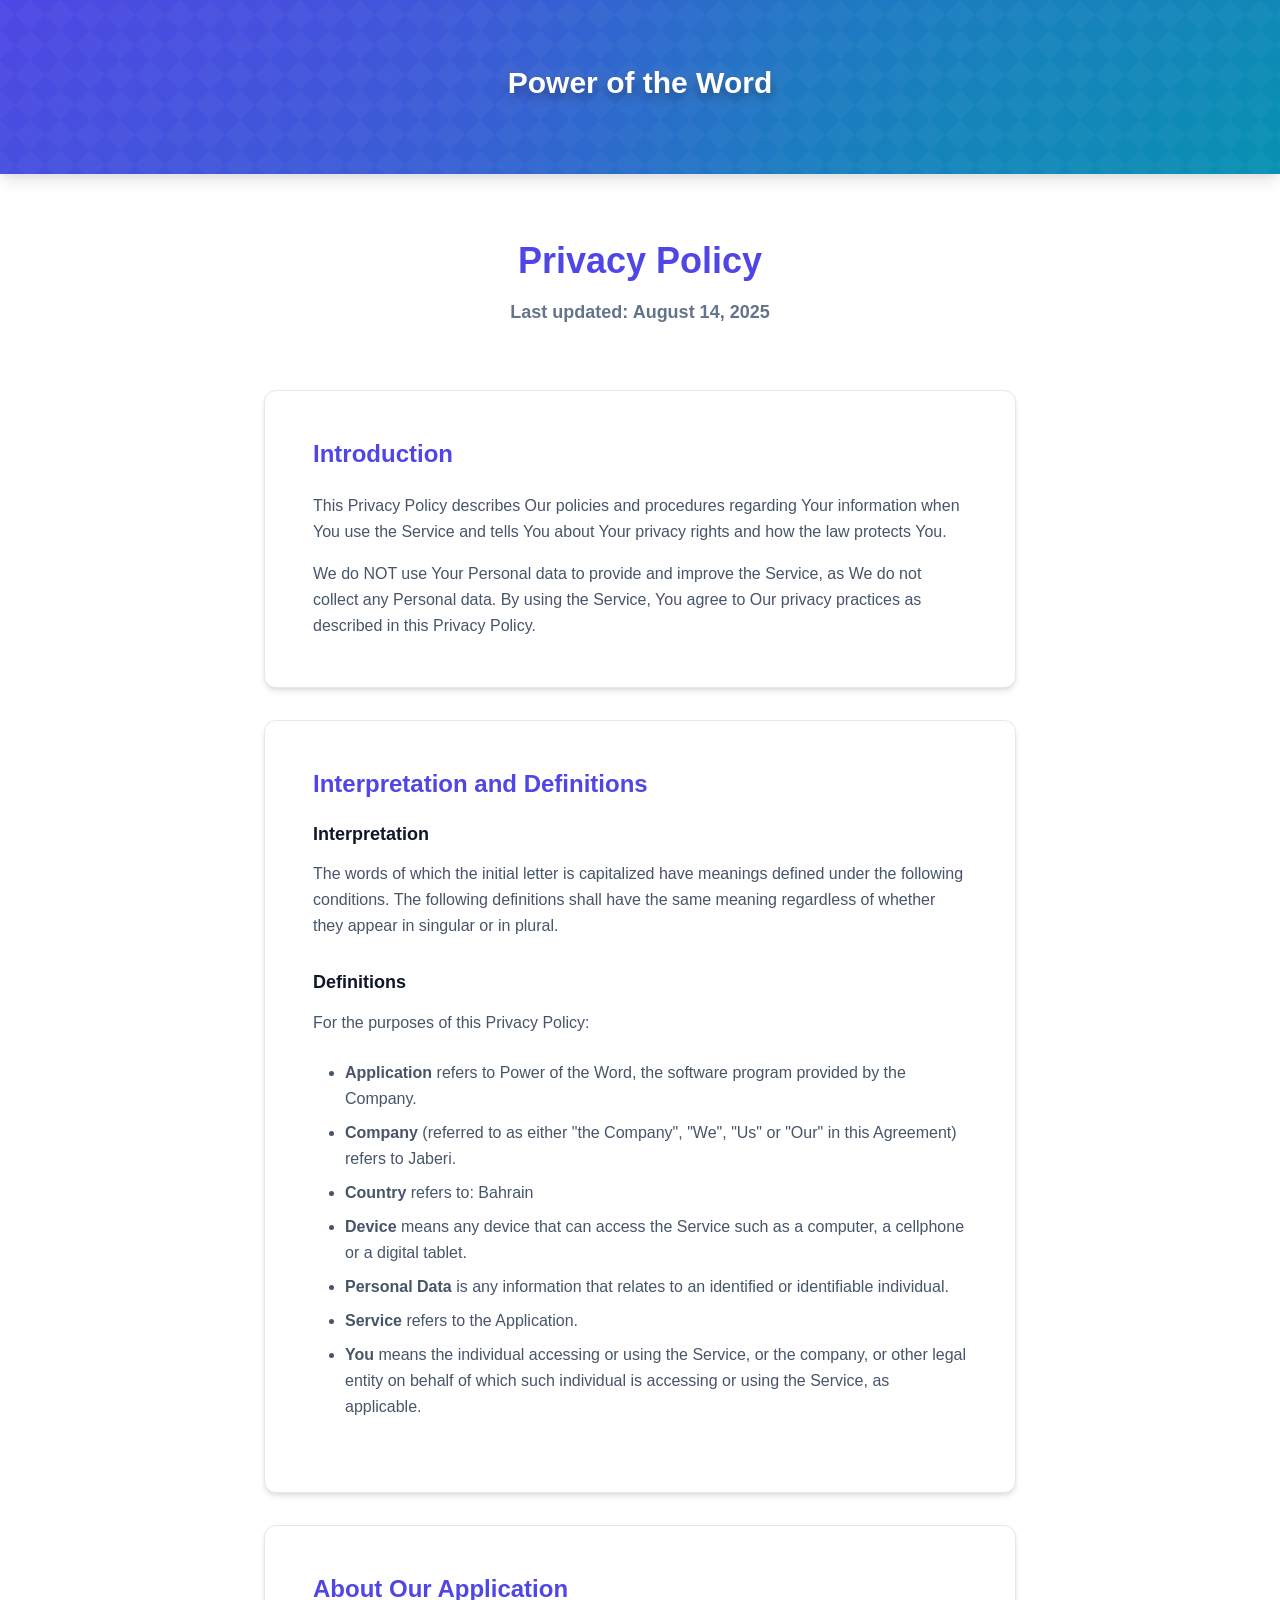
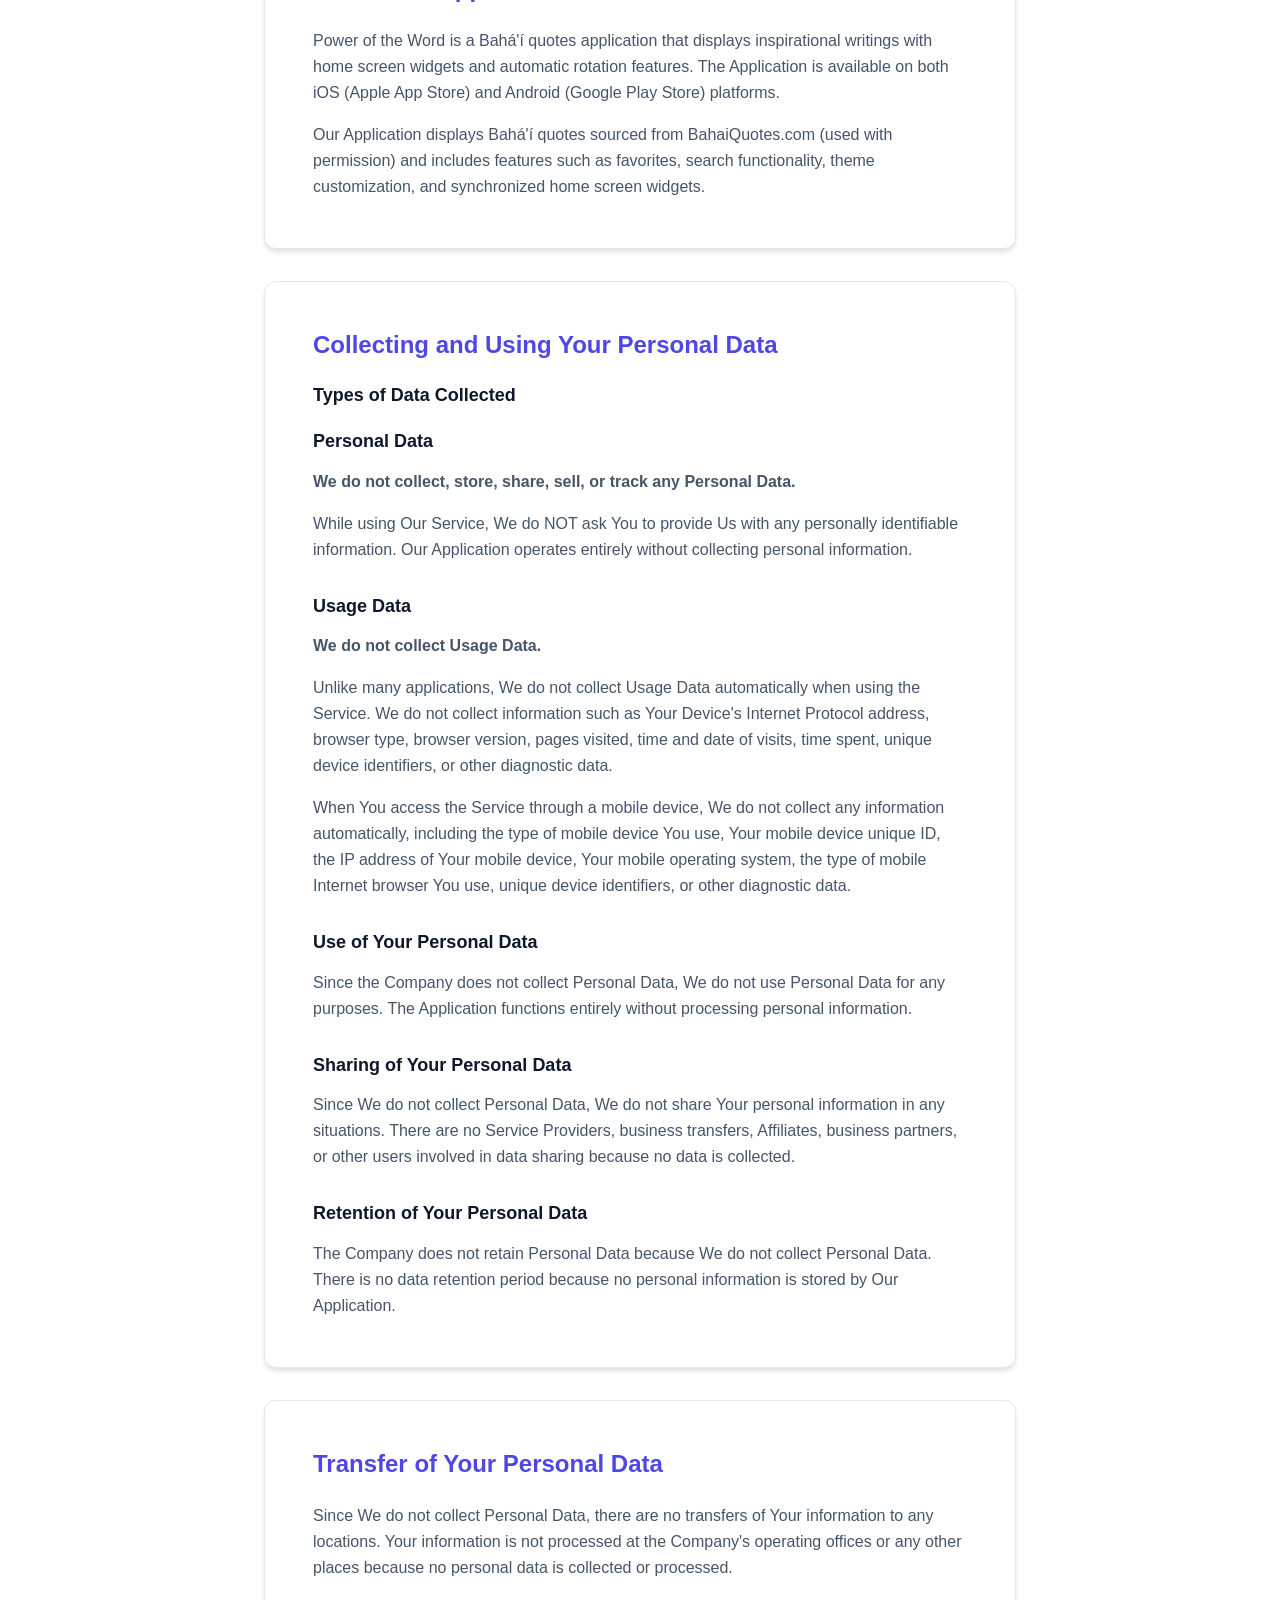
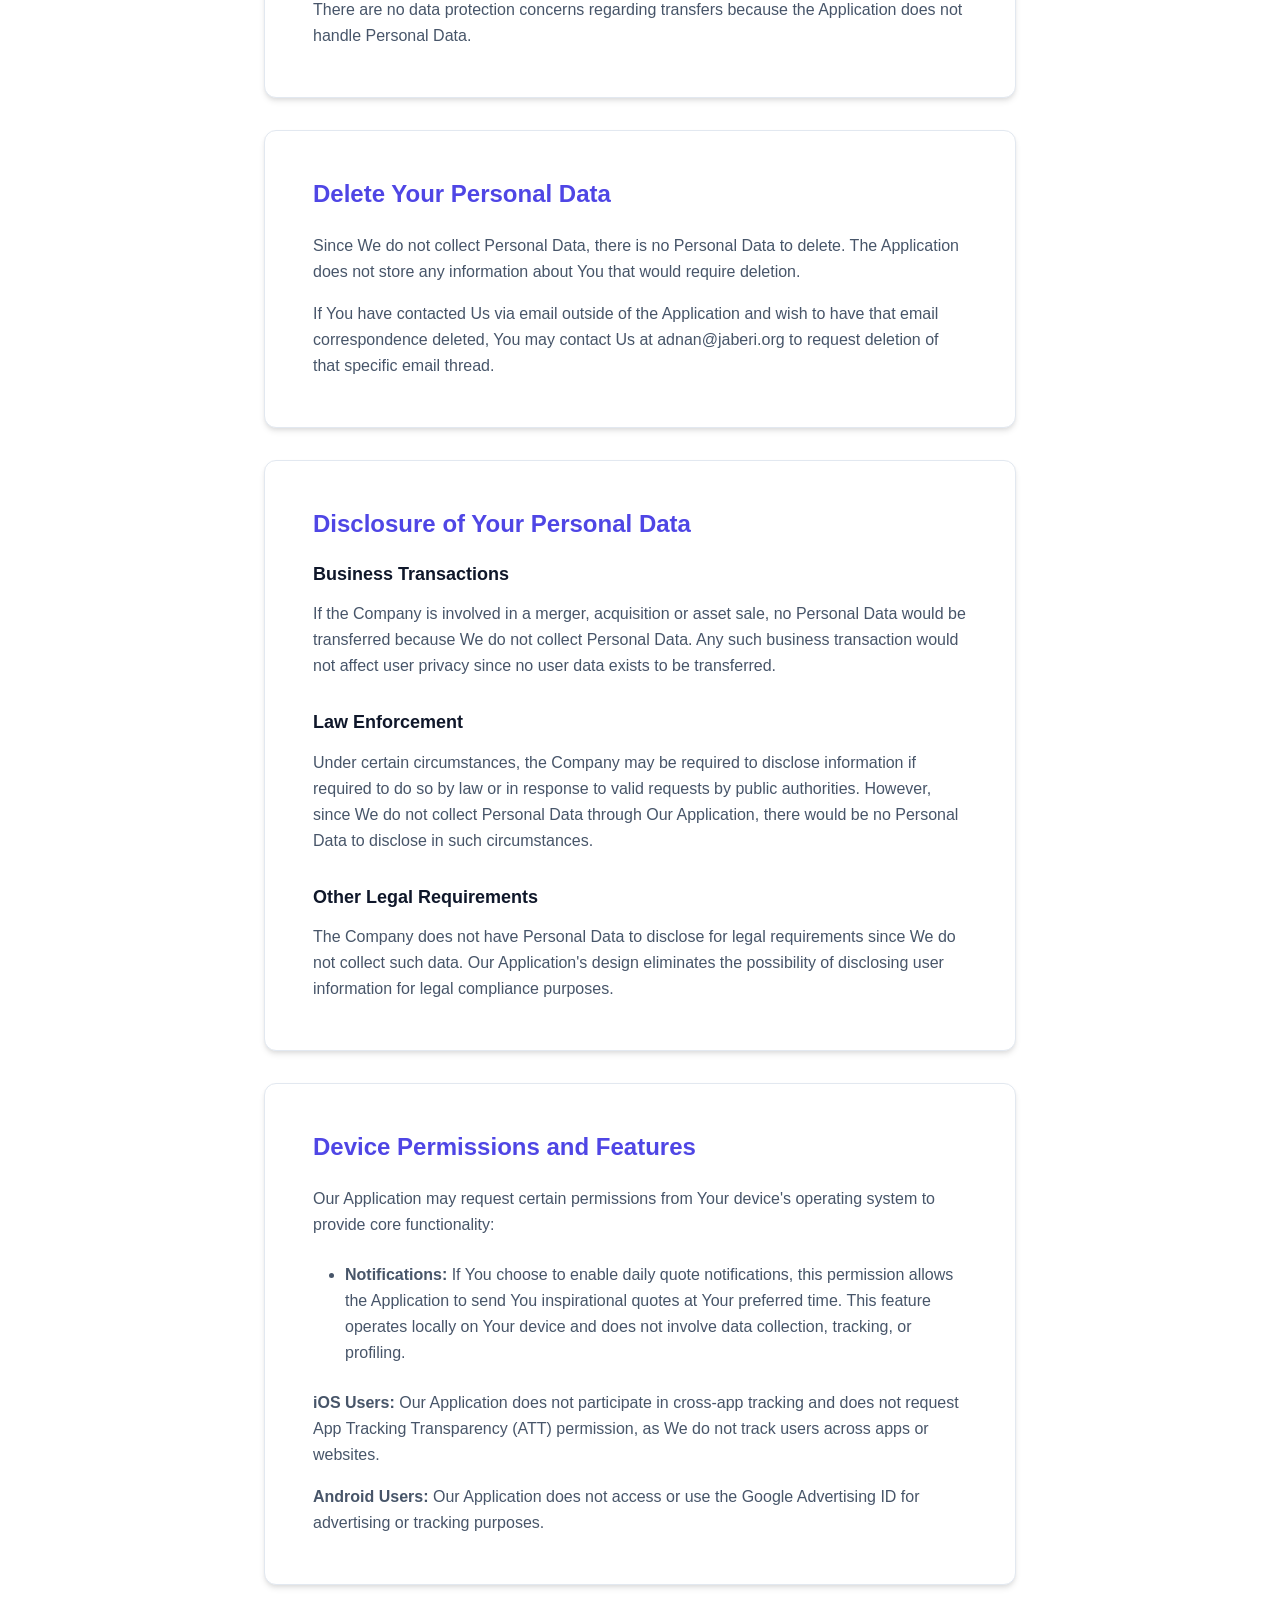
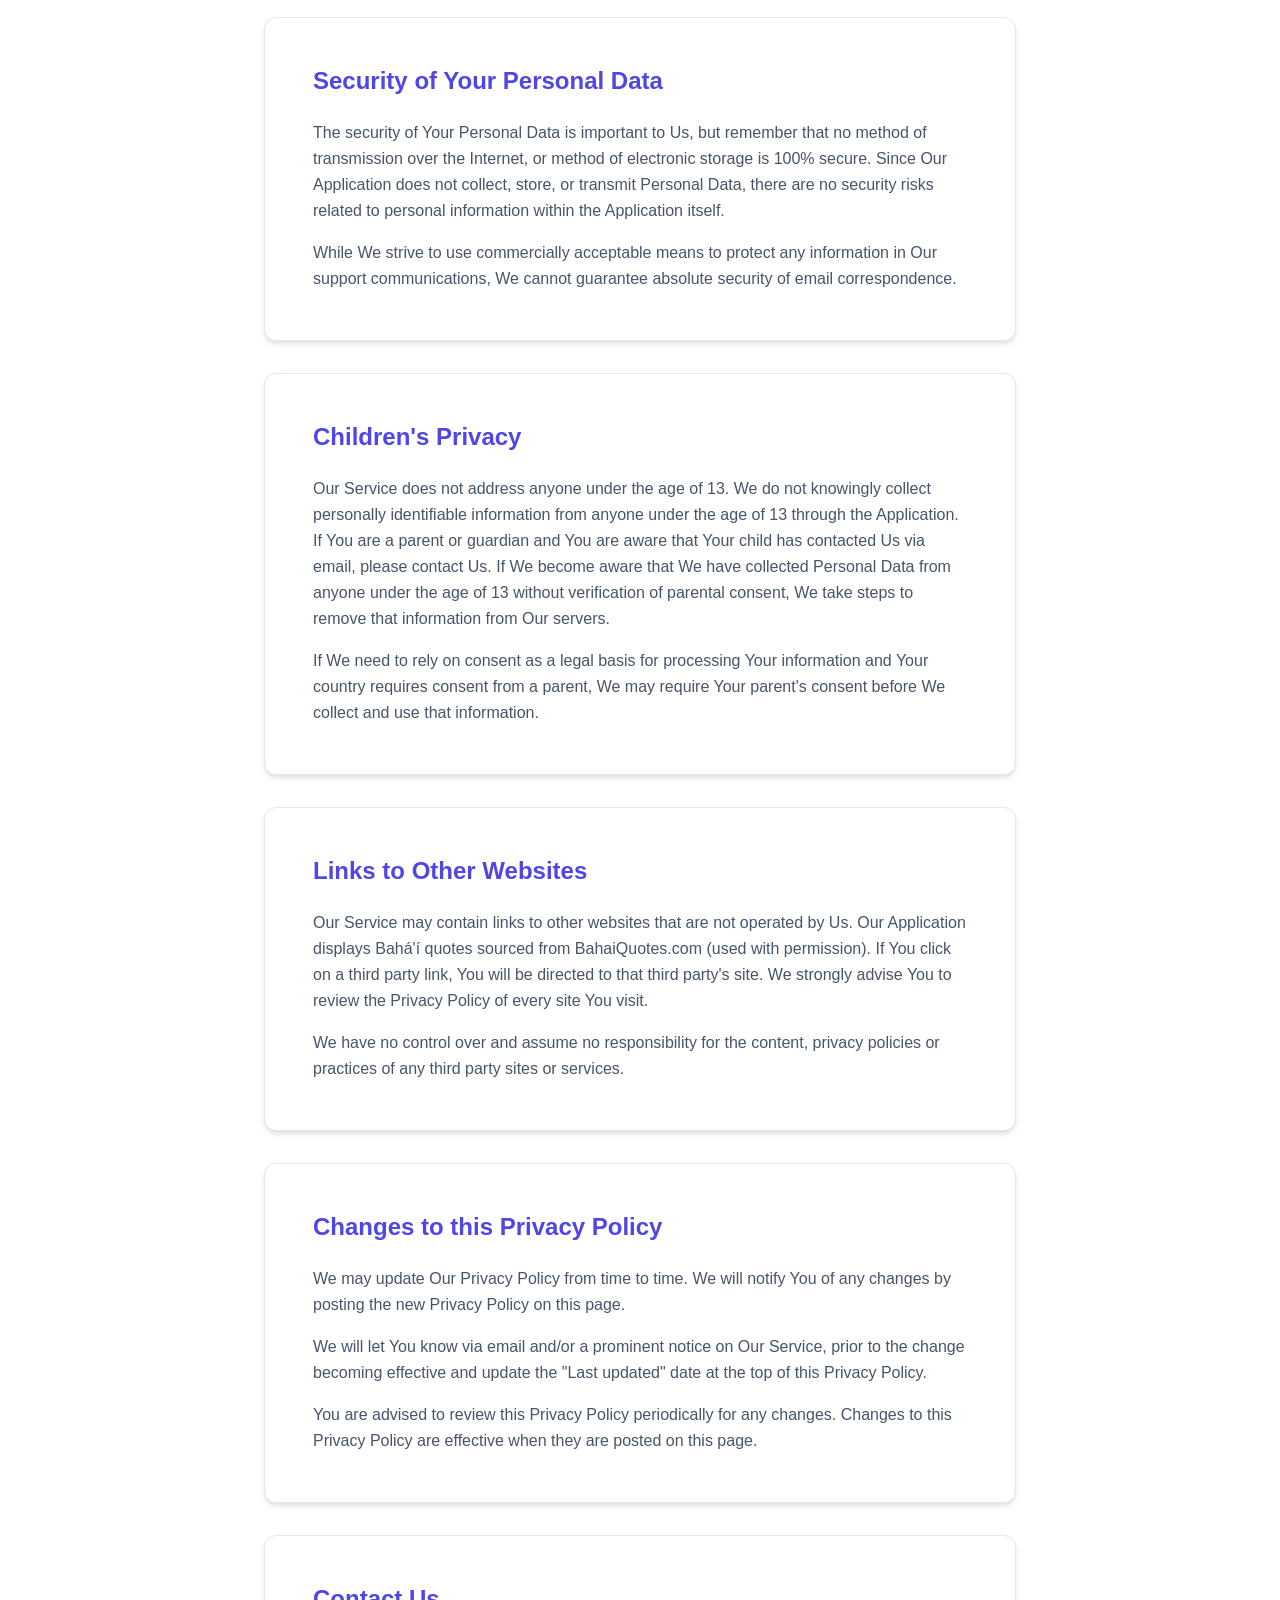
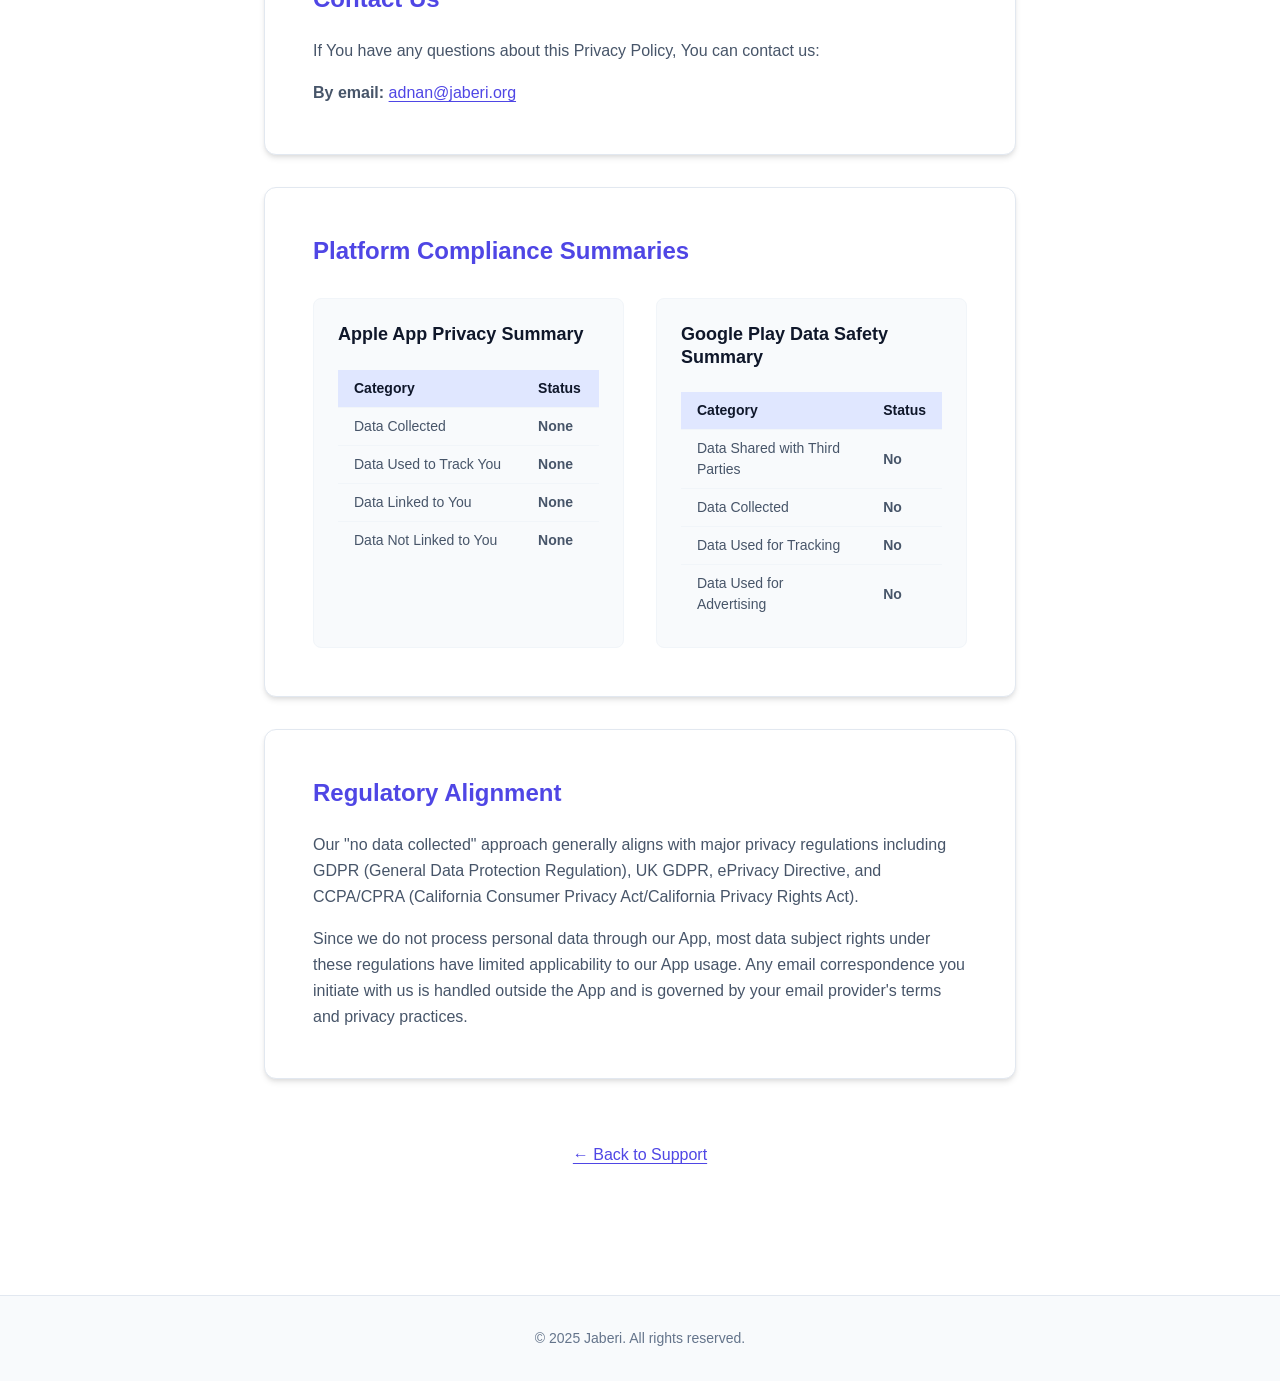
==== commit c9e57ef4: "update to include download link, and style it up" ====
--- a/privacy.html
+++ b/privacy.html
@@ -1,26 +1,29 @@
 <!DOCTYPE html>
 <html lang="en">
+
 <head>
     <meta charset="UTF-8">
     <meta name="viewport" content="width=device-width, initial-scale=1.0">
     <title>Power of the Word – Privacy Policy</title>
-    <meta name="description" content="Privacy Policy for Power of the Word app. Learn how we protect your privacy and handle your data in our Bahá'í quotes application on iOS and Android platforms.">
-    
+    <meta name="description"
+        content="Privacy Policy for Power of the Word app. Learn how we protect your privacy and handle your data in our Bahá'í quotes application on iOS and Android platforms.">
+
     <!-- Open Graph tags -->
     <meta property="og:title" content="Power of the Word – Privacy Policy">
-    <meta property="og:description" content="Privacy Policy for Power of the Word app. Learn how we protect your privacy and handle your data in our Bahá'í quotes application on iOS and Android platforms.">
+    <meta property="og:description"
+        content="Privacy Policy for Power of the Word app. Learn how we protect your privacy and handle your data in our Bahá'í quotes application on iOS and Android platforms.">
     <meta property="og:type" content="website">
     <meta property="og:url" content="https://thejaberi.github.io/privacy.html">
-    
+
     <link rel="stylesheet" href="./css/styles.css">
 </head>
+
 <body>
     <a href="#main-content" class="skip-link">Skip to main content</a>
-    
-    <header class="header">
+
+    <header class="privacy-page-header">
         <div class="container">
-            <h1 class="header__title">Power of the Word</h1>
-            <p class="header__tagline">Privacy Policy</p>
+            <h1 class="privacy-page-header__title">Power of the Word</h1>
         </div>
     </header>
 
@@ -34,10 +37,13 @@
             <section class="card" aria-labelledby="intro-heading">
                 <h2 id="intro-heading" class="card__title">Introduction</h2>
                 <p class="card__text">
-                    This Privacy Policy describes Our policies and procedures regarding Your information when You use the Service and tells You about Your privacy rights and how the law protects You.
-                </p>
-                <p class="card__text">
-                    We do NOT use Your Personal data to provide and improve the Service, as We do not collect any Personal data. By using the Service, You agree to Our privacy practices as described in this Privacy Policy.
+                    This Privacy Policy describes Our policies and procedures regarding Your information when You use
+                    the Service and tells You about Your privacy rights and how the law protects You.
+                </p>
+                <p class="card__text">
+                    We do NOT use Your Personal data to provide and improve the Service, as We do not collect any
+                    Personal data. By using the Service, You agree to Our privacy practices as described in this Privacy
+                    Policy.
                 </p>
             </section>
 
@@ -45,166 +51,226 @@
                 <h2 id="definitions-heading" class="card__title">Interpretation and Definitions</h2>
                 <h3 class="card__subtitle">Interpretation</h3>
                 <p class="card__text">
-                    The words of which the initial letter is capitalized have meanings defined under the following conditions. The following definitions shall have the same meaning regardless of whether they appear in singular or in plural.
-                </p>
-                
+                    The words of which the initial letter is capitalized have meanings defined under the following
+                    conditions. The following definitions shall have the same meaning regardless of whether they appear
+                    in singular or in plural.
+                </p>
+
                 <h3 class="card__subtitle">Definitions</h3>
                 <p class="card__text">For the purposes of this Privacy Policy:</p>
                 <ul class="privacy-list">
-                    <li><strong>Application</strong> refers to Power of the Word, the software program provided by the Company.</li>
-                    <li><strong>Company</strong> (referred to as either "the Company", "We", "Us" or "Our" in this Agreement) refers to Jaberi.</li>
+                    <li><strong>Application</strong> refers to Power of the Word, the software program provided by the
+                        Company.</li>
+                    <li><strong>Company</strong> (referred to as either "the Company", "We", "Us" or "Our" in this
+                        Agreement) refers to Jaberi.</li>
                     <li><strong>Country</strong> refers to: Bahrain</li>
-                    <li><strong>Device</strong> means any device that can access the Service such as a computer, a cellphone or a digital tablet.</li>
-                    <li><strong>Personal Data</strong> is any information that relates to an identified or identifiable individual.</li>
+                    <li><strong>Device</strong> means any device that can access the Service such as a computer, a
+                        cellphone or a digital tablet.</li>
+                    <li><strong>Personal Data</strong> is any information that relates to an identified or identifiable
+                        individual.</li>
                     <li><strong>Service</strong> refers to the Application.</li>
-                    <li><strong>You</strong> means the individual accessing or using the Service, or the company, or other legal entity on behalf of which such individual is accessing or using the Service, as applicable.</li>
+                    <li><strong>You</strong> means the individual accessing or using the Service, or the company, or
+                        other legal entity on behalf of which such individual is accessing or using the Service, as
+                        applicable.</li>
                 </ul>
             </section>
 
             <section class="card" aria-labelledby="overview-heading">
                 <h2 id="overview-heading" class="card__title">About Our Application</h2>
                 <p class="card__text">
-                    Power of the Word is a Bahá'í quotes application that displays inspirational writings with home screen widgets and automatic rotation features. The Application is available on both iOS (Apple App Store) and Android (Google Play Store) platforms.
-                </p>
-                <p class="card__text">
-                    Our Application displays Bahá'í quotes sourced from BahaiQuotes.com (used with permission) and includes features such as favorites, search functionality, theme customization, and synchronized home screen widgets.
+                    Power of the Word is a Bahá'í quotes application that displays inspirational writings with home
+                    screen widgets and automatic rotation features. The Application is available on both iOS (Apple App
+                    Store) and Android (Google Play Store) platforms.
+                </p>
+                <p class="card__text">
+                    Our Application displays Bahá'í quotes sourced from BahaiQuotes.com (used with permission) and
+                    includes features such as favorites, search functionality, theme customization, and synchronized
+                    home screen widgets.
                 </p>
             </section>
 
             <section class="card" aria-labelledby="collection-heading">
                 <h2 id="collection-heading" class="card__title">Collecting and Using Your Personal Data</h2>
-                
+
                 <h3 class="card__subtitle">Types of Data Collected</h3>
                 <h4 class="card__subtitle">Personal Data</h4>
                 <p class="card__text">
                     <strong>We do not collect, store, share, sell, or track any Personal Data.</strong>
                 </p>
                 <p class="card__text">
-                    While using Our Service, We do NOT ask You to provide Us with any personally identifiable information. Our Application operates entirely without collecting personal information.
-                </p>
-                
+                    While using Our Service, We do NOT ask You to provide Us with any personally identifiable
+                    information. Our Application operates entirely without collecting personal information.
+                </p>
+
                 <h4 class="card__subtitle">Usage Data</h4>
                 <p class="card__text">
                     <strong>We do not collect Usage Data.</strong>
                 </p>
                 <p class="card__text">
-                    Unlike many applications, We do not collect Usage Data automatically when using the Service. We do not collect information such as Your Device's Internet Protocol address, browser type, browser version, pages visited, time and date of visits, time spent, unique device identifiers, or other diagnostic data.
-                </p>
-                <p class="card__text">
-                    When You access the Service through a mobile device, We do not collect any information automatically, including the type of mobile device You use, Your mobile device unique ID, the IP address of Your mobile device, Your mobile operating system, the type of mobile Internet browser You use, unique device identifiers, or other diagnostic data.
-                </p>
-                
+                    Unlike many applications, We do not collect Usage Data automatically when using the Service. We do
+                    not collect information such as Your Device's Internet Protocol address, browser type, browser
+                    version, pages visited, time and date of visits, time spent, unique device identifiers, or other
+                    diagnostic data.
+                </p>
+                <p class="card__text">
+                    When You access the Service through a mobile device, We do not collect any information
+                    automatically, including the type of mobile device You use, Your mobile device unique ID, the IP
+                    address of Your mobile device, Your mobile operating system, the type of mobile Internet browser You
+                    use, unique device identifiers, or other diagnostic data.
+                </p>
+
                 <h3 class="card__subtitle">Use of Your Personal Data</h3>
                 <p class="card__text">
-                    Since the Company does not collect Personal Data, We do not use Personal Data for any purposes. The Application functions entirely without processing personal information.
-                </p>
-                
+                    Since the Company does not collect Personal Data, We do not use Personal Data for any purposes. The
+                    Application functions entirely without processing personal information.
+                </p>
+
                 <h3 class="card__subtitle">Sharing of Your Personal Data</h3>
                 <p class="card__text">
-                    Since We do not collect Personal Data, We do not share Your personal information in any situations. There are no Service Providers, business transfers, Affiliates, business partners, or other users involved in data sharing because no data is collected.
-                </p>
-                
+                    Since We do not collect Personal Data, We do not share Your personal information in any situations.
+                    There are no Service Providers, business transfers, Affiliates, business partners, or other users
+                    involved in data sharing because no data is collected.
+                </p>
+
                 <h3 class="card__subtitle">Retention of Your Personal Data</h3>
                 <p class="card__text">
-                    The Company does not retain Personal Data because We do not collect Personal Data. There is no data retention period because no personal information is stored by Our Application.
+                    The Company does not retain Personal Data because We do not collect Personal Data. There is no data
+                    retention period because no personal information is stored by Our Application.
                 </p>
             </section>
 
             <section class="card" aria-labelledby="transfer-heading">
                 <h2 id="transfer-heading" class="card__title">Transfer of Your Personal Data</h2>
                 <p class="card__text">
-                    Since We do not collect Personal Data, there are no transfers of Your information to any locations. Your information is not processed at the Company's operating offices or any other places because no personal data is collected or processed.
-                </p>
-                <p class="card__text">
-                    There are no data protection concerns regarding transfers because the Application does not handle Personal Data.
+                    Since We do not collect Personal Data, there are no transfers of Your information to any locations.
+                    Your information is not processed at the Company's operating offices or any other places because no
+                    personal data is collected or processed.
+                </p>
+                <p class="card__text">
+                    There are no data protection concerns regarding transfers because the Application does not handle
+                    Personal Data.
                 </p>
             </section>
 
             <section class="card" aria-labelledby="delete-heading">
                 <h2 id="delete-heading" class="card__title">Delete Your Personal Data</h2>
                 <p class="card__text">
-                    Since We do not collect Personal Data, there is no Personal Data to delete. The Application does not store any information about You that would require deletion.
-                </p>
-                <p class="card__text">
-                    If You have contacted Us via email outside of the Application and wish to have that email correspondence deleted, You may contact Us at adnan@jaberi.org to request deletion of that specific email thread.
+                    Since We do not collect Personal Data, there is no Personal Data to delete. The Application does not
+                    store any information about You that would require deletion.
+                </p>
+                <p class="card__text">
+                    If You have contacted Us via email outside of the Application and wish to have that email
+                    correspondence deleted, You may contact Us at adnan@jaberi.org to request deletion of that specific
+                    email thread.
                 </p>
             </section>
 
             <section class="card" aria-labelledby="disclosure-heading">
                 <h2 id="disclosure-heading" class="card__title">Disclosure of Your Personal Data</h2>
-                
+
                 <h3 class="card__subtitle">Business Transactions</h3>
                 <p class="card__text">
-                    If the Company is involved in a merger, acquisition or asset sale, no Personal Data would be transferred because We do not collect Personal Data. Any such business transaction would not affect user privacy since no user data exists to be transferred.
-                </p>
-                
+                    If the Company is involved in a merger, acquisition or asset sale, no Personal Data would be
+                    transferred because We do not collect Personal Data. Any such business transaction would not affect
+                    user privacy since no user data exists to be transferred.
+                </p>
+
                 <h3 class="card__subtitle">Law Enforcement</h3>
                 <p class="card__text">
-                    Under certain circumstances, the Company may be required to disclose information if required to do so by law or in response to valid requests by public authorities. However, since We do not collect Personal Data through Our Application, there would be no Personal Data to disclose in such circumstances.
-                </p>
-                
+                    Under certain circumstances, the Company may be required to disclose information if required to do
+                    so by law or in response to valid requests by public authorities. However, since We do not collect
+                    Personal Data through Our Application, there would be no Personal Data to disclose in such
+                    circumstances.
+                </p>
+
                 <h3 class="card__subtitle">Other Legal Requirements</h3>
                 <p class="card__text">
-                    The Company does not have Personal Data to disclose for legal requirements since We do not collect such data. Our Application's design eliminates the possibility of disclosing user information for legal compliance purposes.
+                    The Company does not have Personal Data to disclose for legal requirements since We do not collect
+                    such data. Our Application's design eliminates the possibility of disclosing user information for
+                    legal compliance purposes.
                 </p>
             </section>
 
             <section class="card" aria-labelledby="permissions-heading">
                 <h2 id="permissions-heading" class="card__title">Device Permissions and Features</h2>
                 <p class="card__text">
-                    Our Application may request certain permissions from Your device's operating system to provide core functionality:
+                    Our Application may request certain permissions from Your device's operating system to provide core
+                    functionality:
                 </p>
                 <ul class="privacy-list">
-                    <li><strong>Notifications:</strong> If You choose to enable daily quote notifications, this permission allows the Application to send You inspirational quotes at Your preferred time. This feature operates locally on Your device and does not involve data collection, tracking, or profiling.</li>
+                    <li><strong>Notifications:</strong> If You choose to enable daily quote notifications, this
+                        permission allows the Application to send You inspirational quotes at Your preferred time. This
+                        feature operates locally on Your device and does not involve data collection, tracking, or
+                        profiling.</li>
                 </ul>
                 <p class="card__text">
-                    <strong>iOS Users:</strong> Our Application does not participate in cross-app tracking and does not request App Tracking Transparency (ATT) permission, as We do not track users across apps or websites.
-                </p>
-                <p class="card__text">
-                    <strong>Android Users:</strong> Our Application does not access or use the Google Advertising ID for advertising or tracking purposes.
+                    <strong>iOS Users:</strong> Our Application does not participate in cross-app tracking and does not
+                    request App Tracking Transparency (ATT) permission, as We do not track users across apps or
+                    websites.
+                </p>
+                <p class="card__text">
+                    <strong>Android Users:</strong> Our Application does not access or use the Google Advertising ID for
+                    advertising or tracking purposes.
                 </p>
             </section>
 
             <section class="card" aria-labelledby="security-heading">
                 <h2 id="security-heading" class="card__title">Security of Your Personal Data</h2>
                 <p class="card__text">
-                    The security of Your Personal Data is important to Us, but remember that no method of transmission over the Internet, or method of electronic storage is 100% secure. Since Our Application does not collect, store, or transmit Personal Data, there are no security risks related to personal information within the Application itself.
-                </p>
-                <p class="card__text">
-                    While We strive to use commercially acceptable means to protect any information in Our support communications, We cannot guarantee absolute security of email correspondence.
+                    The security of Your Personal Data is important to Us, but remember that no method of transmission
+                    over the Internet, or method of electronic storage is 100% secure. Since Our Application does not
+                    collect, store, or transmit Personal Data, there are no security risks related to personal
+                    information within the Application itself.
+                </p>
+                <p class="card__text">
+                    While We strive to use commercially acceptable means to protect any information in Our support
+                    communications, We cannot guarantee absolute security of email correspondence.
                 </p>
             </section>
 
             <section class="card" aria-labelledby="children-heading">
                 <h2 id="children-heading" class="card__title">Children's Privacy</h2>
                 <p class="card__text">
-                    Our Service does not address anyone under the age of 13. We do not knowingly collect personally identifiable information from anyone under the age of 13 through the Application. If You are a parent or guardian and You are aware that Your child has contacted Us via email, please contact Us. If We become aware that We have collected Personal Data from anyone under the age of 13 without verification of parental consent, We take steps to remove that information from Our servers.
-                </p>
-                <p class="card__text">
-                    If We need to rely on consent as a legal basis for processing Your information and Your country requires consent from a parent, We may require Your parent's consent before We collect and use that information.
+                    Our Service does not address anyone under the age of 13. We do not knowingly collect personally
+                    identifiable information from anyone under the age of 13 through the Application. If You are a
+                    parent or guardian and You are aware that Your child has contacted Us via email, please contact Us.
+                    If We become aware that We have collected Personal Data from anyone under the age of 13 without
+                    verification of parental consent, We take steps to remove that information from Our servers.
+                </p>
+                <p class="card__text">
+                    If We need to rely on consent as a legal basis for processing Your information and Your country
+                    requires consent from a parent, We may require Your parent's consent before We collect and use that
+                    information.
                 </p>
             </section>
 
             <section class="card" aria-labelledby="third-party-heading">
                 <h2 id="third-party-heading" class="card__title">Links to Other Websites</h2>
                 <p class="card__text">
-                    Our Service may contain links to other websites that are not operated by Us. Our Application displays Bahá'í quotes sourced from BahaiQuotes.com (used with permission). If You click on a third party link, You will be directed to that third party's site. We strongly advise You to review the Privacy Policy of every site You visit.
-                </p>
-                <p class="card__text">
-                    We have no control over and assume no responsibility for the content, privacy policies or practices of any third party sites or services.
+                    Our Service may contain links to other websites that are not operated by Us. Our Application
+                    displays Bahá'í quotes sourced from BahaiQuotes.com (used with permission). If You click on a third
+                    party link, You will be directed to that third party's site. We strongly advise You to review the
+                    Privacy Policy of every site You visit.
+                </p>
+                <p class="card__text">
+                    We have no control over and assume no responsibility for the content, privacy policies or practices
+                    of any third party sites or services.
                 </p>
             </section>
 
             <section class="card" aria-labelledby="changes-heading">
                 <h2 id="changes-heading" class="card__title">Changes to this Privacy Policy</h2>
                 <p class="card__text">
-                    We may update Our Privacy Policy from time to time. We will notify You of any changes by posting the new Privacy Policy on this page.
-                </p>
-                <p class="card__text">
-                    We will let You know via email and/or a prominent notice on Our Service, prior to the change becoming effective and update the "Last updated" date at the top of this Privacy Policy.
-                </p>
-                <p class="card__text">
-                    You are advised to review this Privacy Policy periodically for any changes. Changes to this Privacy Policy are effective when they are posted on this page.
+                    We may update Our Privacy Policy from time to time. We will notify You of any changes by posting the
+                    new Privacy Policy on this page.
+                </p>
+                <p class="card__text">
+                    We will let You know via email and/or a prominent notice on Our Service, prior to the change
+                    becoming effective and update the "Last updated" date at the top of this Privacy Policy.
+                </p>
+                <p class="card__text">
+                    You are advised to review this Privacy Policy periodically for any changes. Changes to this Privacy
+                    Policy are effective when they are posted on this page.
                 </p>
             </section>
 
@@ -214,13 +280,15 @@
                     If You have any questions about this Privacy Policy, You can contact us:
                 </p>
                 <p class="card__text">
-                    <strong>By email:</strong> <a href="mailto:adnan@jaberi.org?subject=Power%20of%20the%20Word%20–%20Privacy%20Policy%20Question" class="link">adnan@jaberi.org</a>
+                    <strong>By email:</strong> <a
+                        href="mailto:adnan@jaberi.org?subject=Power%20of%20the%20Word%20–%20Privacy%20Policy%20Question"
+                        class="link">adnan@jaberi.org</a>
                 </p>
             </section>
 
             <section class="card" aria-labelledby="compliance-heading">
                 <h2 id="compliance-heading" class="card__title">Platform Compliance Summaries</h2>
-                
+
                 <div class="compliance-grid">
                     <div class="compliance-section">
                         <h3 class="compliance-title">Apple App Privacy Summary</h3>
@@ -287,10 +355,14 @@
             <section class="card" aria-labelledby="regulatory-heading">
                 <h2 id="regulatory-heading" class="card__title">Regulatory Alignment</h2>
                 <p class="card__text">
-                    Our "no data collected" approach generally aligns with major privacy regulations including GDPR (General Data Protection Regulation), UK GDPR, ePrivacy Directive, and CCPA/CPRA (California Consumer Privacy Act/California Privacy Rights Act).
-                </p>
-                <p class="card__text">
-                    Since we do not process personal data through our App, most data subject rights under these regulations have limited applicability to our App usage. Any email correspondence you initiate with us is handled outside the App and is governed by your email provider's terms and privacy practices.
+                    Our "no data collected" approach generally aligns with major privacy regulations including GDPR
+                    (General Data Protection Regulation), UK GDPR, ePrivacy Directive, and CCPA/CPRA (California
+                    Consumer Privacy Act/California Privacy Rights Act).
+                </p>
+                <p class="card__text">
+                    Since we do not process personal data through our App, most data subject rights under these
+                    regulations have limited applicability to our App usage. Any email correspondence you initiate with
+                    us is handled outside the App and is governed by your email provider's terms and privacy practices.
                 </p>
             </section>
 
@@ -306,4 +378,5 @@
         </div>
     </footer>
 </body>
-</html>
+
+</html>
--- a/css/styles.css
+++ b/css/styles.css
@@ -194,64 +194,371 @@
 }
 
 /* ===================================
-   Header
-   =================================== */
-.header {
-  background: var(--gradient-primary);
-  color: var(--color-text-inverse);
-  padding: var(--space-3xl) 0;
+   Unified Hero Section
+   =================================== */
+.unified-hero {
+  background: 
+    radial-gradient(circle at 20% 50%, rgba(120, 119, 198, 0.3), transparent 50%),
+    radial-gradient(circle at 80% 20%, rgba(255, 119, 198, 0.3), transparent 50%),
+    radial-gradient(circle at 40% 80%, rgba(102, 126, 234, 0.4), transparent 50%),
+    radial-gradient(circle at 90% 70%, rgba(245, 87, 108, 0.3), transparent 50%),
+    linear-gradient(135deg, #0f0c29 0%, #302b63 25%, #24243e 50%, #0f0c29 75%, #302b63 100%);
+  position: relative;
+  padding: var(--space-3xl) 0 var(--space-2xl);
+  overflow: hidden;
+  color: #ffffff;
+  min-height: 100vh;
+  display: flex;
+  align-items: center;
+}
+
+.unified-hero::before {
+  content: '';
+  position: absolute;
+  top: 0;
+  left: 0;
+  right: 0;
+  bottom: 0;
+  background: url("data:image/svg+xml,%3Csvg width='40' height='40' viewBox='0 0 40 40' xmlns='http://www.w3.org/2000/svg'%3E%3Cg fill='%23ffffff' fill-opacity='0.05' fill-rule='evenodd'%3E%3Cpath d='m0 40l40-40h-40v40zm40 0v-40h-40l40 40z'/%3E%3C/g%3E%3C/svg%3E");
+  animation: move-pattern 30s linear infinite;
+  opacity: 0.4;
+}
+
+.unified-hero::after {
+  content: '';
+  position: absolute;
+  top: 0;
+  left: 0;
+  right: 0;
+  bottom: 0;
+  background: 
+    radial-gradient(circle at 30% 20%, rgba(255, 255, 255, 0.1) 0%, transparent 50%),
+    radial-gradient(circle at 70% 80%, rgba(255, 255, 255, 0.08) 0%, transparent 50%);
+  animation: float-orbs 8s ease-in-out infinite alternate;
+}
+
+@keyframes move-pattern {
+  0% { transform: translateX(0) translateY(0); }
+  100% { transform: translateX(40px) translateY(40px); }
+}
+
+@keyframes float-orbs {
+  0% { transform: translateY(0) scale(1); }
+  100% { transform: translateY(-10px) scale(1.05); }
+}
+
+.hero-content {
+  position: relative;
+  z-index: 3;
+  text-align: center;
+  max-width: 900px;
+  margin: 0 auto;
+}
+
+/* Header Section */
+.hero-header {
+  margin-bottom: var(--space-xl);
+  padding: var(--space-lg);
+  background: rgba(255, 255, 255, 0.05);
+  backdrop-filter: blur(20px);
+  border-radius: var(--border-radius-xl);
+  border: 1px solid rgba(255, 255, 255, 0.1);
+}
+
+.hero-title {
+  font-size: clamp(var(--font-size-3xl), 5vw, 4rem);
+  font-weight: var(--font-weight-bold);
+  margin-bottom: var(--space-sm);
+  color: #ffffff;
+  text-shadow: 0 4px 20px rgba(0,0,0,0.5), 0 0 40px rgba(255,255,255,0.3);
+  letter-spacing: -0.02em;
+}
+
+.hero-tagline {
+  font-size: var(--font-size-lg);
+  font-weight: var(--font-weight-medium);
+  color: rgba(255, 255, 255, 0.9);
+  margin-bottom: 0;
+  text-shadow: 0 2px 10px rgba(0,0,0,0.3);
+  letter-spacing: 0.01em;
+}
+
+/* Description Section */
+.hero-description {
+  margin-bottom: var(--space-2xl);
+}
+
+.hero-subtitle {
+  font-size: var(--font-size-lg);
+  line-height: var(--line-height-relaxed);
+  color: rgba(255, 255, 255, 0.85);
+  margin-bottom: 0;
+  text-shadow: 0 2px 10px rgba(0,0,0,0.3);
+  max-width: 600px;
+  margin: 0 auto;
+  font-weight: var(--font-weight-normal);
+}
+
+/* Features Section */
+.hero-features {
+  display: flex;
+  flex-wrap: wrap;
+  gap: var(--space-md);
+  justify-content: center;
+  margin-bottom: var(--space-3xl);
+}
+
+.feature-badge {
+  display: flex;
+  align-items: center;
+  gap: var(--space-sm);
+  background: rgba(255,255,255,0.15);
+  backdrop-filter: blur(15px);
+  padding: var(--space-md) var(--space-lg);
+  border-radius: var(--border-radius-xl);
+  font-size: var(--font-size-sm);
+  font-weight: var(--font-weight-semibold);
+  border: 1px solid rgba(255,255,255,0.25);
+  transition: all var(--transition-base);
+  text-shadow: 0 1px 2px rgba(0,0,0,0.2);
+}
+
+.feature-badge:hover {
+  background: rgba(255,255,255,0.25);
+  transform: translateY(-3px);
+  box-shadow: 0 8px 20px rgba(0,0,0,0.15);
+}
+
+.feature-icon {
+  width: 18px;
+  height: 18px;
+  opacity: 0.9;
+}
+
+/* Download Section */
+.hero-download {
+  background: rgba(255,255,255,0.1);
+  backdrop-filter: blur(20px);
+  border-radius: var(--border-radius-xl);
+  padding: var(--space-2xl);
+  border: 1px solid rgba(255,255,255,0.2);
+  margin-top: var(--space-2xl);
+}
+
+.download-heading {
+  margin-bottom: var(--space-2xl);
+}
+
+.download-title {
+  font-size: var(--font-size-2xl);
+  font-weight: var(--font-weight-bold);
+  margin-bottom: var(--space-sm);
+  color: #ffffff;
+  text-shadow: 0 4px 20px rgba(0,0,0,0.4), 0 0 30px rgba(255,255,255,0.3);
+}
+
+.download-description {
+  font-size: var(--font-size-base);
+  color: rgba(255, 255, 255, 0.9);
+  margin-bottom: 0;
+  text-shadow: 0 2px 10px rgba(0,0,0,0.3);
+}
+
+/* Mobile Download Button */
+.mobile-download {
+  display: block;
+  margin-bottom: var(--space-lg);
+}
+
+/* Desktop Download Buttons */
+.desktop-download {
+  display: none;
+  gap: var(--space-lg);
+  justify-content: center;
+  margin-bottom: var(--space-lg);
+}
+
+.desktop-download.active {
+  display: flex;
+}
+
+/* Download Button Styles */
+.download-button {
+  display: inline-flex;
+  align-items: center;
+  gap: var(--space-md);
+  padding: var(--space-lg) var(--space-2xl);
+  border-radius: var(--border-radius-xl);
+  font-size: var(--font-size-lg);
+  font-weight: var(--font-weight-bold);
+  text-decoration: none;
+  transition: all var(--transition-base);
   position: relative;
   overflow: hidden;
-}
-
-.header::before {
+  min-height: 60px;
+  border: 2px solid rgba(255,255,255,0.3);
+  text-shadow: 0 1px 2px rgba(0,0,0,0.2);
+}
+
+.download-button::before {
   content: '';
   position: absolute;
   top: 0;
   left: -100%;
   width: 100%;
   height: 100%;
-  background: linear-gradient(90deg, transparent, rgba(255, 255, 255, 0.1), transparent);
-  animation: shimmer 3s infinite;
-}
-
-@keyframes shimmer {
-  0% { left: -100%; }
-  100% { left: 100%; }
-}
-
+  background: linear-gradient(90deg, transparent, rgba(255,255,255,0.25), transparent);
+  transition: left 0.6s;
+}
+
+.download-button:hover::before {
+  left: 100%;
+}
+
+/* Universal Download Button */
+.download-button--universal {
+  background: linear-gradient(135deg, #ff6b6b, #ee5a24, #fd79a8);
+  color: white;
+  box-shadow: 0 8px 25px rgba(238, 90, 36, 0.4);
+}
+
+.download-button--universal:hover {
+  transform: translateY(-3px) scale(1.05);
+  box-shadow: 0 12px 30px rgba(238, 90, 36, 0.6);
+  background: linear-gradient(135deg, #ff5252, #e53e3e, #f56565);
+}
+
+/* iOS Download Button */
+.download-button--ios {
+  background: linear-gradient(135deg, #007aff, #0051d5, #003db3);
+  color: white;
+  box-shadow: 0 8px 25px rgba(0, 122, 255, 0.4);
+}
+
+.download-button--ios:hover {
+  transform: translateY(-3px) scale(1.05);
+  box-shadow: 0 12px 30px rgba(0, 122, 255, 0.6);
+  background: linear-gradient(135deg, #0056b3, #004094, #003075);
+}
+
+/* Android Download Button */
+.download-button--android {
+  background: linear-gradient(135deg, #34a853, #137333, #0f5132);
+  color: white;
+  box-shadow: 0 8px 25px rgba(52, 168, 83, 0.4);
+}
+
+.download-button--android:hover {
+  transform: translateY(-3px) scale(1.05);
+  box-shadow: 0 12px 30px rgba(52, 168, 83, 0.6);
+  background: linear-gradient(135deg, #2d8f47, #0f5132, #0a3d26);
+}
+
+.download-button:active {
+  transform: translateY(-1px) scale(1.02);
+}
+
+/* Icons */
+.download-icon {
+  width: 24px;
+  height: 24px;
+  animation: bounce-download 2s ease-in-out infinite;
+}
+
+.store-icon {
+  width: 20px;
+  height: 20px;
+}
+
+@keyframes bounce-download {
+  0%, 20%, 50%, 80%, 100% { transform: translateY(0); }
+  40% { transform: translateY(-4px); }
+  60% { transform: translateY(-2px); }
+}
+
+.platform-note {
+  font-size: var(--font-size-sm);
+  opacity: 0.8;
+  margin-bottom: 0;
+  text-shadow: 0 1px 2px rgba(0,0,0,0.2);
+}
+
+/* Mobile Responsiveness */
+@media (max-width: 768px) {
+  .unified-hero {
+    min-height: 90vh;
+    padding: var(--space-2xl) 0;
+  }
+  
+  .hero-title {
+    font-size: var(--font-size-3xl);
+  }
+  
+  .hero-tagline {
+    font-size: var(--font-size-lg);
+  }
+  
+  .hero-subtitle {
+    font-size: var(--font-size-base);
+  }
+  
+  .feature-badge {
+    font-size: var(--font-size-xs);
+    padding: var(--space-sm) var(--space-md);
+  }
+  
+  .hero-download {
+    padding: var(--space-xl);
+  }
+  
+  .download-button {
+    font-size: var(--font-size-base);
+    padding: var(--space-md) var(--space-xl);
+    width: 100%;
+    justify-content: center;
+  }
+  
+  .desktop-download {
+    flex-direction: column;
+    gap: var(--space-md);
+  }
+}
+
+/* Dark mode adjustments */
+@media (prefers-color-scheme: dark) {
+  .unified-hero {
+    background: linear-gradient(135deg, #1a202c 0%, #2d3748 30%, #4a5568 70%, #553c9a 100%);
+  }
+  
+  .feature-badge {
+    background: rgba(255,255,255,0.08);
+    border-color: rgba(255,255,255,0.15);
+  }
+  
+  .hero-download {
+    background: rgba(255,255,255,0.05);
+    border-color: rgba(255,255,255,0.1);
+  }
+}
+
+/* Reduced motion */
 @media (prefers-reduced-motion: reduce) {
-  .header::before {
+  .unified-hero::before,
+  .unified-hero::after {
     animation: none;
   }
-}
-
-.header__title {
-  font-size: var(--font-size-4xl);
-  font-weight: var(--font-weight-bold);
-  margin-bottom: var(--space-sm);
-  text-align: center;
-}
-
-.header__tagline {
-  font-size: var(--font-size-lg);
-  font-weight: var(--font-weight-normal);
-  text-align: center;
-  opacity: 0.9;
-  margin-bottom: 0;
-}
-
-@media (max-width: 640px) {
-  .header {
-    padding: var(--space-2xl) 0;
-  }
-  
-  .header__title {
-    font-size: var(--font-size-3xl);
-  }
-  
-  .header__tagline {
-    font-size: var(--font-size-base);
+  
+  .title-glow {
+    animation: none;
+  }
+  
+  .download-icon {
+    animation: none;
+  }
+  
+  .download-button:hover,
+  .feature-badge:hover {
+    transform: none;
   }
 }
 
@@ -421,6 +728,125 @@
   line-height: var(--line-height-relaxed);
 }
 
+/* Reduced motion */
+@media (prefers-reduced-motion: reduce) {
+  .unified-hero::before,
+  .unified-hero::after {
+    animation: none;
+  }
+  
+  .title-glow {
+    animation: none;
+  }
+  
+  .download-icon {
+    animation: none;
+  }
+  
+  .download-button:hover,
+  .feature-badge:hover {
+    transform: none;
+  }
+}
+
+/* ===================================
+   Privacy Page Header
+   =================================== */
+.privacy-page-header {
+  background: 
+    radial-gradient(circle at 25% 25%, rgba(79, 70, 229, 0.3), transparent 50%),
+    radial-gradient(circle at 75% 75%, rgba(8, 145, 178, 0.3), transparent 50%),
+    linear-gradient(135deg, #4f46e5 0%, #0891b2 100%);
+  color: var(--color-text-inverse);
+  padding: var(--space-3xl) 0;
+  position: relative;
+  box-shadow: var(--shadow-lg);
+  overflow: hidden;
+}
+
+.privacy-page-header::before {
+  content: '';
+  position: absolute;
+  top: 0;
+  left: 0;
+  right: 0;
+  bottom: 0;
+  background: url("data:image/svg+xml,%3Csvg width='30' height='30' viewBox='0 0 30 30' xmlns='http://www.w3.org/2000/svg'%3E%3Cg fill='%23ffffff' fill-opacity='0.06' fill-rule='evenodd'%3E%3Cpath d='m0 30l30-30h-30v30zm30 0v-30h-30l30 30z'/%3E%3C/g%3E%3C/svg%3E");
+  animation: move-privacy-pattern 20s linear infinite;
+  opacity: 0.5;
+}
+
+.privacy-page-header::after {
+  content: '';
+  position: absolute;
+  top: 0;
+  left: -100%;
+  width: 100%;
+  height: 100%;
+  background: linear-gradient(90deg, transparent, rgba(255, 255, 255, 0.2), transparent);
+  animation: privacy-shimmer 4s ease-in-out infinite;
+}
+
+@keyframes move-privacy-pattern {
+  0% { transform: translateX(0) translateY(0); }
+  100% { transform: translateX(30px) translateY(30px); }
+}
+
+@keyframes privacy-shimmer {
+  0% { left: -100%; }
+  50% { left: 100%; }
+  100% { left: 100%; }
+}
+
+.privacy-page-header__title {
+  font-size: var(--font-size-3xl);
+  font-weight: var(--font-weight-bold);
+  margin-bottom: var(--space-sm);
+  text-align: center;
+  text-shadow: 0 4px 12px rgba(0,0,0,0.4), 0 0 20px rgba(255,255,255,0.2);
+  animation: title-pulse 3s ease-in-out infinite alternate;
+}
+
+@keyframes title-pulse {
+  0% { text-shadow: 0 4px 12px rgba(0,0,0,0.4), 0 0 20px rgba(255,255,255,0.2); }
+  100% { text-shadow: 0 4px 12px rgba(0,0,0,0.4), 0 0 25px rgba(255,255,255,0.4); }
+}
+
+.privacy-page-header__tagline {
+  font-size: var(--font-size-lg);
+  font-weight: var(--font-weight-medium);
+  text-align: center;
+  opacity: 0.95;
+  margin-bottom: 0;
+  text-shadow: 0 2px 8px rgba(0,0,0,0.3);
+}
+
+@media (max-width: 640px) {
+  .privacy-page-header {
+    padding: var(--space-2xl) 0;
+  }
+  
+  .privacy-page-header__title {
+    font-size: var(--font-size-2xl);
+  }
+  
+  .privacy-page-header__tagline {
+    font-size: var(--font-size-base);
+  }
+}
+
+/* Ensure privacy page header works in reduced motion */
+@media (prefers-reduced-motion: reduce) {
+  .privacy-page-header::before,
+  .privacy-page-header::after {
+    animation: none;
+  }
+  
+  .privacy-page-header__title {
+    animation: none;
+  }
+}
+
 /* ===================================
    Help Grid
    =================================== */
